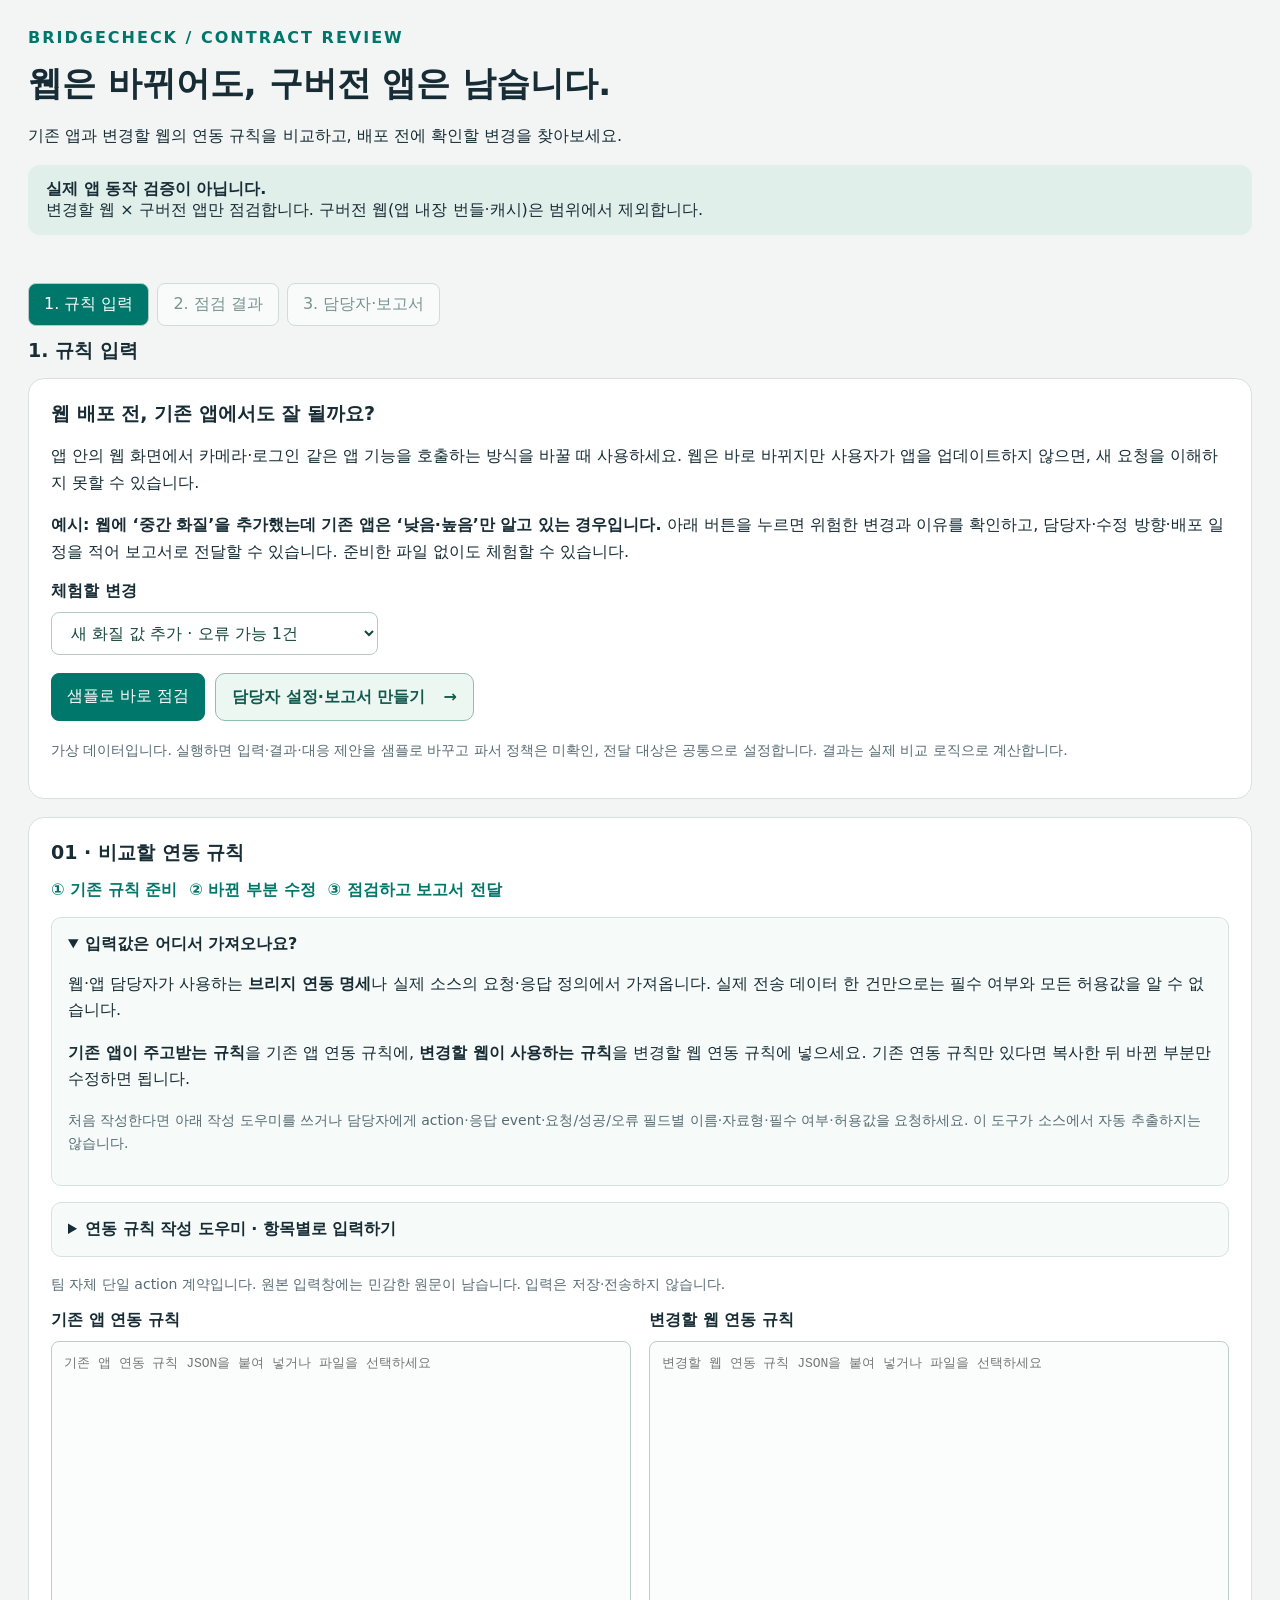
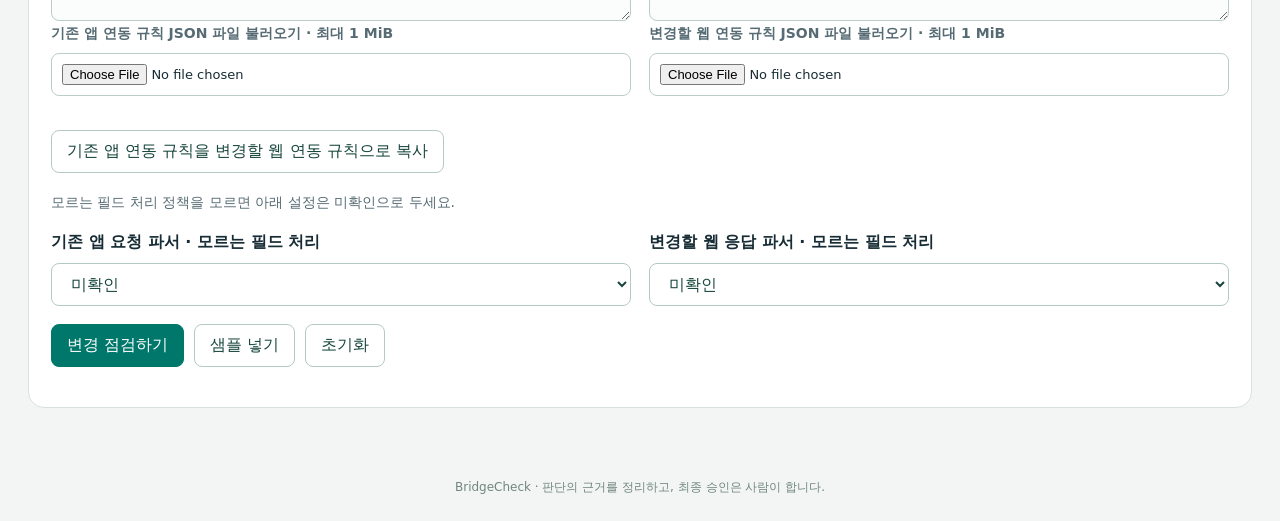
==== contracts.html @ 4aa5cdd7 "feat: review bridge source against specs and export repair schedules" ====
<!doctype html><html lang="ko"><meta charset="utf-8"><meta name="viewport" content="width=device-width,initial-scale=1"><title>BridgeCheck · 웹과 앱 사이, 변경을 확인하세요</title>
<style>
:root{font-family:system-ui,sans-serif;color:#172c35;background:#f2f5f4}*{box-sizing:border-box}body{margin:0}header,main{max-width:1280px;margin:auto;padding:28px}header{padding-bottom:8px}.brand{color:#00776b;font-weight:800;letter-spacing:2px}h1{font-size:34px;margin:14px 0}p{line-height:1.65}.muted{color:#566b73;font-size:14px}.notice{background:#e1efeb;padding:14px 18px;border-radius:12px}.grid{display:grid;grid-template-columns:minmax(0,1fr) minmax(0,1fr);gap:18px}.panel{background:white;border:1px solid #d7e2df;border-radius:16px;padding:22px;margin-bottom:18px}h2{font-size:19px;margin:0 0 14px}label{display:block;font-weight:650;margin-bottom:10px}textarea{width:100%;height:280px;resize:vertical;border:1px solid #bacdc7;border-radius:8px;padding:12px;font:13px/1.6 ui-monospace,monospace;background:#fbfdfc;color:#20342f}select,button{font:inherit;padding:10px 15px;border:1px solid #b4cac3;border-radius:8px;background:white;color:#17463c}button{cursor:pointer}button:hover{background:#edf4f1}button.primary{background:#00776b;color:white;border-color:#00776b}.actions{display:flex;gap:10px;flex-wrap:wrap;margin:18px 0}.policies{margin-top:18px}.policies select{width:100%}.summary{display:flex;gap:12px;flex-wrap:wrap}.badge{display:inline-block;padding:5px 9px;border-radius:6px;background:#e8efed;font-size:13px;font-weight:650}.오류{background:#ffe7e4;color:#a22d21}.오류가능{background:#fff0da;color:#8a5000}.확인필요{background:#e9edff;color:#394e9d}.계약상호환{background:#dff4e9;color:#256445}.table-wrap{overflow:auto}table{width:100%;border-collapse:collapse;font-size:14px}th,td{text-align:left;vertical-align:top;padding:14px 10px;border-bottom:1px solid #e2eae7;white-space:pre-wrap;overflow-wrap:anywhere;min-width:110px}th{color:#526c64;background:#f6f9f7}td.path{min-width:190px}#report{height:320px}#status{font-weight:600;color:#9e352b}details{padding:12px 0;border-bottom:1px solid #e2eae7}summary{cursor:pointer;font-weight:600}pre{white-space:pre-wrap;overflow-wrap:anywhere;background:#f4f7f6;padding:14px;border-radius:8px}.empty{padding:28px;text-align:center;color:#64796f}footer{text-align:center;padding:25px;color:#71867e;font-size:12px}@media(max-width:760px){.grid{grid-template-columns:1fr}header,main{padding:18px}h1{font-size:26px}.panel{padding:16px}}
.proposal{padding:16px 0;border-bottom:1px solid #d7e2df}.proposal select{margin:8px 0}.proposal p{font-size:14px;line-height:1.6}
input:not([type=checkbox]){width:100%;padding:10px;border:1px solid #bacdc7;border-radius:8px;font:inherit;min-width:0}input[type=file]{font-size:13px}button:disabled{opacity:.45;cursor:not-allowed}.steps{display:flex;flex-wrap:wrap;gap:12px;color:#00776b;font-weight:650}.helper{background:#f6faf8;border:1px solid #d7e2df;border-radius:10px;padding:16px;margin:16px 0}.field-row{display:grid;grid-template-columns:1.4fr 1fr .7fr 1.6fr auto;gap:10px;align-items:end;padding:12px 0;border-bottom:1px solid #d7e2df}.field-row label{font-size:13px;margin:0}.field-row select{width:100%}.field-row textarea{height:65px}.helper h3{font-size:16px}.helper input{margin-top:6px}#nextStep{line-height:1.7}.next-link{display:inline-block;padding:8px 0}button:focus-visible,input:focus-visible,textarea:focus-visible,select:focus-visible,summary:focus-visible{outline:3px solid #4085cf;outline-offset:3px}@media(max-width:760px){.field-row{grid-template-columns:1fr 1fr}.field-row label:nth-child(4){grid-column:1/-1}.steps{font-size:14px}}
.coordination textarea{height:80px}.coordination select{width:100%}.brief-item{padding:10px 0;border-bottom:1px solid #bacdc7;white-space:pre-wrap;overflow-wrap:anywhere}.proposal>details{margin:10px 0}.proposal label{overflow-wrap:anywhere}

a.jump-link{display:inline-flex;align-items:center;justify-content:space-between;gap:18px;min-height:46px;padding:11px 16px;border:1px solid #92bcb0;border-radius:10px;background:#edf7f2;color:#14594d;font-weight:700;text-decoration:none;line-height:1.5;max-width:100%;overflow-wrap:anywhere}a.jump-link:hover{background:#dceee7;border-color:#00776b}a:focus-visible{outline:3px solid #4085cf;outline-offset:3px}.schedule-panel{border:1px solid #d7e2df;border-radius:12px;padding:18px;margin:20px 0}.calendar-toolbar{margin-top:14px;display:flex;align-items:end;flex-wrap:wrap;gap:8px}.calendar-toolbar label{margin:0}.calendar-toolbar input{display:block}.calendar-toolbar button{min-height:44px}.calendar{table-layout:fixed;width:100%;margin:16px 0}.calendar caption{text-align:left;font-weight:700;padding:10px 0}.calendar th,.calendar td{min-width:0;padding:4px;text-align:center;white-space:normal}.calendar td{height:64px}.calendar button{display:flex;flex-direction:column;align-items:center;gap:4px;width:100%;min-height:56px;border:0;padding:4px;font-size:13px;background:#f0f7f4}.calendar .picked{outline:2px solid #00776b;outline-offset:-2px;background:#d6eee5}.calendar small{font-size:11px;color:#00776b}.schedule-event{border:1px solid #d7e2df;border-left:4px solid #00776b;border-radius:8px;padding:12px;margin:8px 0;overflow-wrap:anywhere}.schedule-event p{margin:6px 0}.stage-dev{border-left-color:#336ab1}.stage-qa{border-left-color:#967219}.stage-prod{border-left-color:#00776b}.schedule-warning{background:#fff0da;padding:12px;border-radius:8px;overflow-wrap:anywhere}.owner-panel{background:#f5faf8;border:1px solid #bfd6cd;border-radius:12px;padding:18px;margin:20px 0}.owner-panel .grid{grid-template-columns:repeat(3,minmax(0,1fr))}@media(max-width:760px){.owner-panel .grid{grid-template-columns:1fr}.calendar th,.calendar td{font-size:12px;padding:2px}.schedule-panel{padding:10px}.calendar-toolbar label{flex:1;min-width:140px}}
.brief-metrics{display:grid;grid-template-columns:repeat(3,minmax(0,1fr));gap:10px;margin:16px 0}.brief-metrics>div{background:#fff;border-radius:10px;padding:12px}.brief-metrics span{display:block;font-size:13px;color:#526c64}.brief-metrics strong{display:block;font-size:27px;margin-top:5px}.brief-toplist{padding:0;list-style:none}.brief-toplist li{display:flex;align-items:center;flex-wrap:wrap;gap:8px;padding:10px 0;border-bottom:1px solid #bfd6cd;overflow-wrap:anywhere}.brief-toplist strong{font-size:14px}.brief-toplist li>span:last-child{font-size:13px;color:#526c64}#reportBrief h3{margin:4px 0}
dialog{width:min(760px,calc(100vw - 32px));max-height:85vh;overflow:auto;border:1px solid #b4cac3;border-radius:16px;padding:24px;color:#172c35}dialog::backdrop{background:#102d2866}.picker-row{display:flex;align-items:center;gap:12px;padding:14px 10px;margin:0;border-bottom:1px solid #d7e2df;cursor:pointer;overflow-wrap:anywhere}.picker-row input{width:20px;height:20px;flex:0 0 auto}#pickerRows{max-height:22vh;overflow:auto;border:1px solid #d7e2df;border-radius:8px}#pickerFooter{position:sticky;bottom:0;background:white;padding:8px 0;border-top:1px solid #d7e2df}#pickerFooter .actions{margin:8px 0 0}#pickerFooter p{margin:4px 0;font-size:13px}#pickerStatus{color:#9e352b}#pickerCount{font-weight:700}dialog select{width:100%}@media(max-width:760px){dialog{padding:16px}}
[hidden]{display:none!important}.screen-nav{display:flex;flex-wrap:wrap;gap:8px;position:sticky;top:0;background:#f2f5f4;padding:12px 0;z-index:2}.screen-nav button[aria-current="step"]{background:#00776b;color:white}.screen-nav button:disabled{opacity:.55;cursor:default}.screen-title,#riskPicker{scroll-margin-top:130px}.screen-title:focus{outline:none}</style>
<header><div class="brand">BRIDGECHECK / CONTRACT REVIEW</div><h1>웹은 바뀌어도, 구버전 앱은 남습니다.</h1><p>기존 앱과 변경할 웹의 연동 규칙을 비교하고, 배포 전에 확인할 변경을 찾아보세요.</p><div class="notice"><strong>실제 앱 동작 검증이 아닙니다.</strong><br>변경할 웹 × 구버전 앱만 점검합니다. 구버전 웹(앱 내장 번들·캐시)은 범위에서 제외합니다.</div></header>
<main><nav class="screen-nav" aria-label="작업 단계"><button id="navInput" aria-controls="screenInput" aria-current="step">1. 규칙 입력</button><button id="navResult" aria-controls="screenResult" disabled>2. 점검 결과</button><button id="navReport" aria-controls="screenReport" disabled>3. 담당자·보고서</button></nav><div id="screenInput"><h2 id="titleInput" class="screen-title" tabindex="-1">1. 규칙 입력</h2><section class="panel"><h2>웹 배포 전, 기존 앱에서도 잘 될까요?</h2><p>앱 안의 웹 화면에서 카메라·로그인 같은 앱 기능을 호출하는 방식을 바꿀 때 사용하세요. 웹은 바로 바뀌지만 사용자가 앱을 업데이트하지 않으면, 새 요청을 이해하지 못할 수 있습니다.</p><p><strong>예시: 웹에 ‘중간 화질’을 추가했는데 기존 앱은 ‘낮음·높음’만 알고 있는 경우입니다.</strong> 아래 버튼을 누르면 위험한 변경과 이유를 확인하고, 담당자·수정 방향·배포 일정을 적어 보고서로 전달할 수 있습니다. 준비한 파일 없이도 체험할 수 있습니다.</p><label for="demoCase">체험할 변경</label><select id="demoCase"><option value="enum">새 화질 값 추가 · 오류 가능 1건</option><option value="compatible">선택 응답 필드 추가 · 계약상 호환 1건</option><option value="full">전체 샘플 · 7개 변경 / 결과 8행</option></select><div class="actions"><button class="primary" id="demo">샘플로 바로 점검</button><a class="jump-link" id="demoReportLink" href="#reportTarget">담당자 설정·보고서 만들기 <span aria-hidden="true">→</span></a></div><p class="muted">가상 데이터입니다. 실행하면 입력·결과·대응 제안을 샘플로 바꾸고 파서 정책은 미확인, 전달 대상은 공통으로 설정합니다. 결과는 실제 비교 로직으로 계산합니다.</p></section><section class="panel"><h2>01 · 비교할 연동 규칙</h2><div class="steps"><span>① 기존 규칙 준비</span><span>② 바뀐 부분 수정</span><span>③ 점검하고 보고서 전달</span></div>
<details class="helper" open><summary>입력값은 어디서 가져오나요?</summary><p>웹·앱 담당자가 사용하는 <strong>브리지 연동 명세</strong>나 실제 소스의 요청·응답 정의에서 가져옵니다. 실제 전송 데이터 한 건만으로는 필수 여부와 모든 허용값을 알 수 없습니다.</p><p><strong>기존 앱이 주고받는 규칙</strong>을 기존 앱 연동 규칙에, <strong>변경할 웹이 사용하는 규칙</strong>을 변경할 웹 연동 규칙에 넣으세요. 기존 연동 규칙만 있다면 복사한 뒤 바뀐 부분만 수정하면 됩니다.</p><p class="muted">처음 작성한다면 아래 작성 도우미를 쓰거나 담당자에게 action·응답 event·요청/성공/오류 필드별 이름·자료형·필수 여부·허용값을 요청하세요. 이 도구가 소스에서 자동 추출하지는 않습니다.</p></details>
<details class="helper" id="builder"><summary>연동 규칙 작성 도우미 · 항목별로 입력하기</summary><p>필드 이름과 자료형을 선택하면 연동 규칙 JSON을 만듭니다. <strong>입력창에 반영</strong>을 눌러야 비교 대상이 바뀝니다. 도우미에도 원문이 표시되며 페이지를 닫으면 사라집니다.</p><label for="builderTarget">작성할 연동 규칙</label><select id="builderTarget"><option value="old">기존 앱 연동 규칙</option><option value="new">변경할 웹 연동 규칙</option></select><div class="actions"><button id="builderLoad">선택한 입력창에서 불러오기</button><button id="builderBlank">빈 초안으로 시작</button></div>
<div class="grid"><label for="builderVersion">규칙 식별자 (앱 버전 아님)<input id="builderVersion" placeholder="예: 1.0" autocomplete="off"></label><label for="builderAction">요청 이름 (action)<input id="builderAction" placeholder="예: openCamera" autocomplete="off"></label></div><label for="builderEvent">응답 이름 (responseEvent)<input id="builderEvent" placeholder="예: cameraResult" autocomplete="off"></label><p class="muted">string=문자, number=숫자, boolean=참/거짓, object=객체, array=배열. 허용값(enum)은 선택 사항입니다. 정해진 값만 허용할 때 JSON 배열로 입력하세요: ["low","high"], [0,1], [true,false]. 빈칸은 허용값 제한 없음입니다. object/array 내부 구조는 점검하지 않습니다.</p><div id="builderFields"></div><p class="muted">각 영역에 필드가 없으면 빈 배열(제약 없음)로 반영합니다. 실제 명세와 일치하는지 확인하세요.</p><button id="builderApply" class="primary">선택한 입력창에 반영</button><p id="builderStatus" role="status">아직 비교 입력에 반영되지 않은 초안입니다.</p></details><p class="muted">팀 자체 단일 action 계약입니다. 원본 입력창에는 민감한 원문이 남습니다. 입력은 저장·전송하지 않습니다.</p><div class="grid"><div><label for="old">기존 앱 연동 규칙</label><textarea id="old" spellcheck="false" placeholder="기존 앱 연동 규칙 JSON을 붙여 넣거나 파일을 선택하세요"></textarea><label for="oldFile" class="muted">기존 앱 연동 규칙 JSON 파일 불러오기 · 최대 1 MiB</label><input type="file" id="oldFile" accept=".json,application/json"><p id="oldFileStatus" role="status"></p></div><div><label for="new">변경할 웹 연동 규칙</label><textarea id="new" spellcheck="false" placeholder="변경할 웹 연동 규칙 JSON을 붙여 넣거나 파일을 선택하세요"></textarea><label for="newFile" class="muted">변경할 웹 연동 규칙 JSON 파일 불러오기 · 최대 1 MiB</label><input type="file" id="newFile" accept=".json,application/json"><p id="newFileStatus" role="status"></p></div></div><div class="actions"><button id="copyOld">기존 앱 연동 규칙을 변경할 웹 연동 규칙으로 복사</button></div><p class="muted">모르는 필드 처리 정책을 모르면 아래 설정은 미확인으로 두세요.</p><div class="grid policies"><div><label for="requestPolicy">기존 앱 요청 파서 · 모르는 필드 처리</label><select id="requestPolicy"><option value="unknown">미확인</option><option value="ignore">무시</option><option value="reject">거부</option></select></div><div><label for="responsePolicy">변경할 웹 응답 파서 · 모르는 필드 처리</label><select id="responsePolicy"><option value="unknown">미확인</option><option value="ignore">무시</option><option value="reject">거부</option></select></div></div><div class="actions"><button class="primary" id="compare">변경 점검하기</button><button id="sample">샘플 넣기</button><button id="reset">초기화</button></div><p id="status" role="status" aria-live="polite"></p></section>
</div><div id="screenResult" hidden><h2 id="titleResult" class="screen-title" tabindex="-1">2. 점검 결과</h2><section class="panel"><h2>변경과 방향별 영향</h2><p id="nextStep" role="status">두 연동 규칙을 준비하고 변경 점검하기를 눌러주세요.</p><a class="jump-link" id="resultReportLink" href="#reportTarget">결과를 담당자에게 전달하기 <span aria-hidden="true">↓</span></a><div id="summary" class="summary"></div><div id="results" class="table-wrap"><p class="empty">연동 규칙을 입력하거나 샘플을 넣고 점검해 보세요.</p></div></section>
<section class="panel"><h2>03 · 재검수와 테스트 예시</h2><p>기존 앱의 미지 키·enum 처리, 변경할 웹의 누락 필드·자료형·구 event 수신 처리, 실제 구현과 계약의 일치 여부를 확인하세요. 변경 유예, 기존 형식 유지, 구형 응답 수용, 최소 앱 버전 게이팅을 검토할 수 있습니다. 필요한 최소 앱 버전은 사람이 결정합니다.</p><p class="muted">생성 예시는 실행 결과가 아닙니다. 민감 키의 값은 마스킹합니다. 모든 개인정보를 탐지하지는 않으므로 공유 전 검토하세요.</p><div id="examples"></div></section>
</div><div id="screenReport" hidden><h2 id="titleReport" class="screen-title" tabindex="-1">3. 담당자·보고서</h2><section class="panel"><h2>공유할 점검 보고서</h2><label for="reportTarget">보고서 전달 대상</label><select id="reportTarget"><option value="common">공통</option><option value="android">Android</option><option value="ios">iPhone (iOS)</option></select><p class="muted">전달 대상 선택이며 OS별 판정이 아닙니다. 플랫폼별 계약·파서가 다르면 각각 입력해 재점검하세요.</p><h3>담당자에게 전달할 대응 제안</h3><p class="muted">오류·오류 가능·확인 필요 항목에만 제안을 선택합니다. 선택은 승인이나 수정 완료를 뜻하지 않습니다. 앱 변경은 업데이트를 설치한 앱에만 적용됩니다.</p><div id="reportBrief" class="notice"><p>점검하면 여기에 핵심 내용이 표시됩니다.</p></div><p class="muted">담당자·일정·규격 메모는 직접 입력해 보고서로 공유합니다. 자동 수신·알림·공동편집은 지원하지 않습니다. 같은 요청의 같은 변경 항목을 다시 점검하면 메모를 이어받고 재확인 표시를 붙입니다. 초기화·샘플 전환·페이지 종료 시에는 지워지므로 먼저 다운로드하세요. 자유 입력은 자동 마스킹하지 않습니다. 비밀값을 넣지 말고 공유 전 확인하세요.</p><div id="ownerForm"></div><section class="schedule-panel" id="schedulePanel" hidden><h3>앱 배포 일정</h3><p class="muted">개발 환경 → 품질(QA) 환경 → 운영 환경에 반영할 예정일입니다. 담당자에게 확인한 날짜를 아래 항목별로 입력하세요. 자동 수신·알림은 제공하지 않습니다. 보고서는 선택한 플랫폼의 모든 달 일정을 포함합니다.</p><a class="jump-link" href="#riskPicker">항목별 일정 입력 <span aria-hidden="true">↓</span></a><div class="calendar-toolbar"><button id="previousMonth" aria-label="이전 달">←</button><label for="calendarMonth">조회할 월<input id="calendarMonth" type="month" min="1000-01" max="9999-12"></label><button id="nextMonth" aria-label="다음 달">→</button><button id="firstSchedule">첫 일정으로 이동</button><button id="wholeMonth">월 전체 보기</button></div><p id="scheduleStatus" role="status"></p><div id="scheduleCalendar"></div><div id="scheduleWarnings" role="status"></div><div id="scheduleList"></div></section><div id="specForm"></div><div id="riskPicker" hidden><label for="riskSelect">수정할 오류 항목 선택</label><select id="riskSelect" style="width:100%;min-width:0"></select><p class="muted">선택한 항목의 대응·담당자·일정만 표시합니다. 보고서에는 전체 항목이 포함됩니다.</p></div><div id="proposals"></div><div class="actions"><button id="copy" disabled>보고서 복사</button><button id="download" disabled>Markdown 다운로드 (.md)</button></div><details><summary>전체 보고서 원문 보기</summary><label for="report" class="muted">요약 → 담당자·일정 → 대응 → 상세 근거 순서입니다. 직접 선택해 복사할 수도 있습니다.</label><textarea id="report" readonly></textarea></details><p id="copyStatus" role="status"></p></section></div></main><dialog id="ownerPicker" aria-labelledby="ownerPickerTitle"><h2 id="ownerPickerTitle">선택한 항목에 담당자 지정</h2><p class="muted">항목을 고르고 담당자를 입력한 뒤 적용하세요. 입력한 플랫폼만 변경하며, 취소하면 저장하지 않습니다.</p><div class="grid"><label for="pickerAndroid">선택 항목의 Android 담당자<input id="pickerAndroid" maxlength="120" autocomplete="off"></label><label for="pickerIos">선택 항목의 iOS 담당자<input id="pickerIos" maxlength="120" autocomplete="off"></label></div><label for="pickerMode">기존 담당자 처리</label><select id="pickerMode"><option value="empty">빈 담당자만 채우기</option><option value="all">개별 입력한 담당자도 변경</option></select><div class="actions"><button id="pickerAll">모든 항목 선택</button><button id="pickerNone">선택 모두 해제</button></div><p id="pickerCount" role="status"></p><div id="pickerRows"></div><div id="pickerFooter"><p id="pickerStatus" role="status"></p><div class="actions"><button id="pickerApply" class="primary">선택한 항목에 적용</button><button id="pickerCancel">취소</button></div></div></dialog><footer>BridgeCheck · 판단의 근거를 정리하고, 최종 승인은 사람이 합니다.</footer>
<script>
'use strict';
// 모든 입력값은 텍스트로만 출력합니다. 파싱·비교·예시·화면 출력을 분리합니다.
const $=id=>document.getElementById(id), own=(o,k)=>Object.prototype.hasOwnProperty.call(o,k), obj=v=>v!==null&&typeof v==='object'&&!Array.isArray(v), sensitive=s=>/password|token|authorization|secret|apikey/i.test(s), short=s=>{const a=Array.from(String(s));return a.length>100?a.slice(0,100).join('')+'… [생략]':a.join('')}, show=(v,key='')=>sensitive(key)?'[MASKED]':Array.isArray(v)?`array (${v.length}개)`:obj(v)?`object (${Object.keys(v).length}개)`:short(v), groups=['requestFields','successFields','errorFields'], directions={requestFields:'요청 · 변경할 웹 → 기존 앱',successFields:'성공 응답 · 기존 앱 → 변경할 웹',errorFields:'오류 응답 · 기존 앱 → 변경할 웹'}, policyNames={unknown:'미확인',ignore:'무시',reject:'거부'};
class InputError extends Error {}
function parse(text,label){const fail=m=>{throw new InputError(label+': '+m)};if(new TextEncoder().encode(text).length>1048576)fail('입력은 UTF-8 1 MiB 이하여야 합니다.');let c;try{c=JSON.parse(text.replace(/^\uFEFF/,'').trim())}catch{fail('올바른 JSON을 입력하세요.')}if(!obj(c))fail('최상위는 object여야 합니다.');for(const k of ['contractVersion','action','responseEvent'])if(!own(c,k)||typeof c[k]!=='string'||!c[k].trim())fail(k+'는 비공백 문자열이어야 합니다.');for(const g of groups){if(!own(c,g)||!Array.isArray(c[g]))fail(g+' 배열이 필요합니다.');const seen=new Set;for(const [i,f] of c[g].entries()){const loc=g+'['+i+']';if(!obj(f))fail(loc+' 규칙은 object여야 합니다.');for(const k of Object.keys(f))if(!['name','type','required','enum'].includes(k))fail(loc+' 미지원 속성: '+short(k));if(!own(f,'name')||typeof f.name!=='string'||!f.name.trim()||/[.\[\]]/.test(f.name)||['__proto__','prototype','constructor'].includes(f.name))fail(loc+'에 지원하는 필드명이 필요합니다.');if(seen.has(f.name))fail(loc+' 필드명이 중복됩니다.');seen.add(f.name);if(!own(f,'type')||!['string','number','boolean','object','array'].includes(f.type))fail(loc+' 자료형이 잘못되었습니다.');if(own(f,'required')&&typeof f.required!=='boolean')fail(loc+' required는 boolean이어야 합니다.');if(own(f,'enum')&&(!['string','number','boolean'].includes(f.type)||!Array.isArray(f.enum)||!f.enum.length||f.enum.some(v=>typeof v!==f.type||(typeof v==='number'&&!Number.isFinite(v)))))fail(loc+' enum은 같은 자료형의 비어 있지 않은 배열이어야 합니다.');}}return c;}
function rule(f){if(!f)return '없음';return f.type+' / '+(f.required?'필수':'선택')+(own(f,'enum')?' / enum '+(sensitive(f.name)?'[MASKED]':f.enum.map(v=>show(v)).join(', ')):'');}
function compare(a,b,policies){const rows=[];function add(g,name,kind,before,after,status,reason,oldField,newField){rows.push({g,name,kind,before,after,status,reason,oldField,newField});}for(const [key,g] of [['action','requestFields'],['responseEvent','successFields']])if(a[key]!==b[key]){for(const gg of key==='responseEvent'?['successFields','errorFields']:[g])add(gg,key,'식별자 변경',show(a[key]),show(b[key]),'오류','송신·수신 계약의 식별자가 일치하지 않습니다. 실제 호환 처리는 사람이 확인하세요.');}if(a.contractVersion!==b.contractVersion)add('metadata','contractVersion','메타데이터 변경',show(a.contractVersion),show(b.contractVersion),'정보','계약 버전 문자열은 앱 버전이나 호환성 근거가 아닙니다.');for(const g of groups){const request=g==='requestFields',p=policies[request?'request':'response'],unknown=()=>[p==='ignore'?'계약상 호환':p==='reject'?'오류':'확인 필요','수신 파서 미지 키 정책: '+policyNames[p]+' (해당 필드가 전송되는 경우)'];const am=new Map(a[g].map(f=>[f.name,f])),bm=new Map(b[g].map(f=>[f.name,f]));for(const name of new Set([...am.keys(),...bm.keys()])){const o=am.get(name),n=bm.get(name);const emit=(kind,status,reason)=>add(g,name,kind,rule(o),rule(n),status,reason,o,n);if(!o){const [s,r]=request?unknown():[n.required?'오류':'계약상 호환',n.required?'기존 앱은 새 필수 응답 필드를 보장하지 않습니다.':'새 필드는 선택이므로 생략을 허용합니다.'];emit('필드 추가',s,r);continue;}if(!n){const [s,r]=request?[o.required?'오류':'계약상 호환',o.required?'기존 앱이 요구하는 필수 요청 필드가 사라집니다.':'기존 앱의 선택 요청 필드는 생략 가능합니다.']:unknown();emit('필드 삭제',s,r);continue;}if(!!o.required!==!!n.required)emit(n.required?'선택 → 필수':'필수 → 선택',request?(n.required?'계약상 호환':'오류 가능'):(n.required?'오류':'계약상 호환'),request?(n.required?'변경할 웹이 필드를 제공하는 방향입니다.':'변경할 웹은 기존 앱이 요구하는 필드를 생략할 수 있습니다.'):(n.required?'기존 앱은 변경할 웹이 요구하는 필드를 생략할 수 있습니다.':'변경할 웹이 필드 생략을 허용합니다.'));if(o.type!==n.type){emit('자료형 변경','오류','송신 자료형과 수신 기대 자료형이 다릅니다. 실제 크래시를 확정하지 않습니다.');continue;}const oe=own(o,'enum'),ne=own(n,'enum');const expands=oe&&(!ne||n.enum.some(v=>!o.enum.includes(v))),shrinks=ne&&(!oe||o.enum.some(v=>!n.enum.includes(v)));if(expands)emit('허용 범위 확대',request?'오류 가능':'계약상 호환',request?'변경할 웹이 기존 앱 허용 범위 밖의 값을 보낼 수 있습니다.':'변경할 웹이 기존 앱의 기존 값 범위를 수용합니다.');if(shrinks)emit('허용 범위 축소',request?'계약상 호환':'오류 가능',request?'변경할 웹이 보내는 값 범위가 좁아집니다.':'기존 앱이 변경할 웹의 허용 범위 밖 값을 보낼 수 있습니다.');}}return rows;}
function witness(r,a,b){const f=r.g==='requestFields'?r.newField:r.oldField;let v=f?(own(f,'enum')?f.enum.find(x=>!(f.required&&f.type==='string'&&x==='')):({string:'example',number:0,boolean:false,object:{},array:[]})[f.type]):undefined;const receiver=r.g==='requestFields'?r.oldField:r.newField;if(r.kind.startsWith('허용 범위')&&f&&receiver&&own(f,'enum')&&own(receiver,'enum')){const outside=f.enum.find(x=>!receiver.enum.includes(x)&&!(f.required&&f.type==='string'&&x===''));if(outside!==undefined)v=outside;}const omitted=(r.kind==='필수 → 선택'&&r.g==='requestFields')||(r.kind==='선택 → 필수'&&r.g!=='requestFields')||(r.kind==='필드 추가'&&r.g!=='requestFields')||(r.kind==='필드 삭제'&&r.g==='requestFields');let payload=omitted?'해당 필드 생략':v===undefined?'값 예시를 만들 수 없음 — 유효한 송신값을 사람이 선정':short(r.name)+' = '+show(v,r.name);if(r.kind.startsWith('식별자'))payload=(r.g==='requestFields'?'action = '+show(b.action):'event = '+show(a.responseEvent));if(r.kind==='허용 범위 확대'&&r.g==='requestFields'&&f&&!own(f,'enum'))payload=short(r.name)+' = '+(sensitive(r.name)?'[MASKED]':'구 enum 밖의 같은 자료형 값 선택 (사람 확인)');if(r.kind==='허용 범위 축소'&&r.g!=='requestFields'&&f&&!own(f,'enum'))payload=short(r.name)+' = '+(sensitive(r.name)?'[MASKED]':'신 enum 밖의 같은 자료형 값 선택 (사람 확인)');return '변경을 분리해 확인할 부분 예시: '+payload+'\n기대 판정: '+r.status+' — '+r.reason+'\n실제 송신값·파서 처리·화면 동작은 기기에서 별도 확인하세요. 다른 필수 필드는 계약에 맞게 채우세요.';}
function el(tag,text,cls){const e=document.createElement(tag);if(text!==undefined)e.textContent=text;if(cls)e.className=cls;return e;}
const targetNames = {common:'공통',android:'Android',ios:'iPhone (iOS)'};
const proposalNames = {pending:'미정 · 담당자 검토',app:'앱 변경 검토',web:'웹 호환 처리 검토',defer:'변경 유예'};
const targetNotice = '전달 대상 선택이며 OS별 판정이 아닙니다. 플랫폼별 계약·파서가 다르면 각각 입력해 재점검하세요.';
const appNotice = '앱 변경은 업데이트를 설치한 앱에만 적용됩니다. 이미 설치된 기존 앱에는 적용되지 않으므로 웹 호환 처리·변경 유예·지원 범위 제한을 별도로 검토하세요.';
let reportContext = null, memoCache = null;
const memoKey=r=>JSON.stringify([r.g,r.name,r.kind]);
function rememberMemos(){if(reportContext)memoCache=reportContext;}
function restoreMemos(context){
 if(!memoCache||memoCache.scope!==context.scope)return;
 context.spec={...memoCache.spec};context.owners={...memoCache.owners};
 const previous=new Map(memoCache.rows.map((r,i)=>[memoKey(r),memoCache.coordination[i]]));
 context.rows.forEach((r,i)=>{if(riskRow(r)&&previous.has(memoKey(r)))context.coordination[i]={...previous.get(memoKey(r))};});
 context.inherited=Object.values(context.spec).some(Boolean)||Object.values(context.coordination).some(d=>Object.values(d).some(Boolean));
}
function discardMemos(){if((reportContext||memoCache)&&!confirm('샘플 전환·초기화 시 담당자·일정·규격 메모도 지워집니다. 계속하시겠습니까?'))return false;clear();memoCache=null;$('calendarMonth').value=seoulMonth();return true;}
function targetKey(){return own(targetNames,$('reportTarget').value)?$('reportTarget').value:'common';}
function riskRow(r){return ['오류','오류 가능','확인 필요'].includes(r.status);}
function rowPath(r){return r.kind==='식별자 변경'?short(r.name):r.g+'.'+short(r.name);}
function guidance(r){
  const request=r.g==='requestFields';
  if(r.kind==='식별자 변경')return request?
    ['새 action을 인식하는 요청 분기와 기존 action 유지 여부를 검토합니다.','기존 앱에는 기존 action을 전송하는 분기를 검토합니다.']:
    ['새 응답 event 송신과 기존 event 지원 범위를 검토합니다.','기존 앱의 기존 event를 수신하는 처리를 검토합니다. 중복 응답 처리도 확인합니다.'];
  if(r.kind==='자료형 변경')return request?
    ['새 요청 자료형을 해석하는 수신 모델과 검증 로직을 검토합니다.','기존 앱에는 기존 자료형으로 전송할 수 있는지 검토합니다. 무조건 형변환하지 말고 값의 의미와 손실을 확인합니다.']:
    ['새 응답 자료형을 생성하는 모델과 직렬화 로직을 검토합니다.','기존 앱의 기존 응답 자료형도 수용할 수 있는지 검토합니다. 무조건 형변환하지 말고 값의 의미와 손실을 확인합니다.'];
  if(r.kind==='필드 추가')return request?
    ['추가 요청 필드의 수신·활용 여부와 미지 키 정책을 확인합니다. 확인 필요는 앱 수정 확정이 아닙니다.','기존 앱 파서가 거부하거나 정책을 모르면 해당 필드 전송 유예 또는 지원 확인 후 전송을 검토합니다.']:
    ['새 필수 응답 필드를 생성하여 송신할 수 있는지 검토합니다.','기존 앱의 응답에는 필드가 없을 수 있습니다. 누락 수용·기능 제한·변경 유예 중 업무 의미에 맞는 방안을 검토합니다.'];
  if(r.kind==='필드 삭제')return request?
    ['기존 필수 요청 필드 없이 처리할 수 있는지 검토합니다.','기존 앱에는 기존 필수 필드를 계속 전송하거나 변경을 유예하는 방안을 검토합니다.']:
    ['기존 응답 필드의 송신 현황을 확인합니다. 변경할 웹 수신 정책을 먼저 검토하며 앱의 송신 중단을 필수로 단정하지 않습니다.','기존 앱이 보내는 잔여 필드를 수용하는 수신 정책을 검토합니다.'];
  if(r.kind==='필수 → 선택')return ['요청 필드가 생략되어도 처리할 수 있는지 검토합니다.','기존 앱이 요구하는 필수 요청 필드는 생략하지 않는 방안을 검토합니다.'];
  if(r.kind==='선택 → 필수')return ['응답 필드를 모든 해당 응답 경로에서 보장할 수 있는지 검토합니다.','기존 앱의 응답 필드 생략을 수용하거나 기능을 제한하는 방안을 검토합니다. 기본값은 업무 규칙 확인 후 결정합니다.'];
  if(r.kind==='허용 범위 확대')return ['새 요청 허용값 또는 제약 제거에 맞는 처리가 가능한지 검토합니다.','기존 앱에는 기존 허용 범위의 값만 전송하는 방안을 검토합니다. 값 대체는 의미 보존 여부를 확인한 뒤 결정합니다.'];
  if(r.kind==='허용 범위 축소')return ['새 응답 허용 범위 밖의 값이 생성되는 경로를 확인합니다.','기존 앱이 보내는 기존 값을 수용하거나 해당 기능 변경을 유예하는 방안을 검토합니다.'];
  return ['계약과 실제 앱 구현의 일치 여부를 확인합니다.','기존 계약과 호환되는 웹 처리를 검토합니다.'];
}
let selectedRisk=null,proposalPanels=[];
function selectRisk(value){
 const entry=proposalPanels.find(x=>String(x.i)===String(value));if(!entry)return;selectedRisk=entry.i;
 $('riskSelect').value=String(selectedRisk);for(const item of proposalPanels)item.box.hidden=item.i!==selectedRisk;
}
$('riskSelect').onchange=()=>selectRisk($('riskSelect').value);
function renderProposals(){
  $('proposals').replaceChildren();proposalPanels=[];$('riskSelect').replaceChildren();$('riskPicker').hidden=true;
  if(!reportContext)return;
  const risks=reportContext.rows.map((r,i)=>({r,i})).filter(({r})=>riskRow(r));
  if(!risks.length){$('proposals').append(el('p','선택할 위험 항목이 없습니다. 호환·정보 항목은 앱 수정 필수로 취급하지 않습니다.'));return;}
  $('riskPicker').hidden=false;
  for(const {r,i} of risks){
    const option=el('option',r.status+' · '+briefLabel(r)+' / '+r.kind);option.value=String(i);$('riskSelect').append(option);
    const box=el('div',undefined,'proposal'),label=el('label',(directions[r.g]||'')+' / '+rowPath(r)+' / '+r.kind+' / '+r.status),select=el('select');
    select.id='proposal-'+i;label.htmlFor=select.id;
    for(const [key,name] of Object.entries(proposalNames)){const option=el('option',name);option.value=key;select.append(option);}
    select.value=reportContext.choices[i]||'pending';
    select.onchange=()=>{if(!reportContext)return;reportContext.choices[i]=own(proposalNames,select.value)?select.value:'pending';refreshReport();};
    const [app,web]=guidance(r);
    const advice=el('details');advice.append(el('summary','앱·웹 수정 방향 자세히 보기'),el('p','앱 측 검토: '+app+' '+appNotice),el('p','React 웹 측 대안: '+web));box.append(label,select,coordinationForm(i),advice);$('proposals').append(box);proposalPanels.push({i,box});
  }
  selectRisk(risks.some(x=>x.i===selectedRisk)?selectedRisk:risks[0].i);
}
// 협업 메모는 비교 입력과 분리된 일회성 기록입니다. 자동 검증/알림이 아닙니다.
const progressNames={unknown:'미확인',review:'검토 중',working:'수정 중',testing:'검증 중',released:'배포 완료 (담당자 기입)'};
const agreementNames={pending:'미합의',discussing:'협의 중',agreed:'합의 완료 (담당자 기입)'};
const coordinationFields=[
 ['androidOwner','Android 담당자'],['androidStatus','Android 진행 상태',progressNames],['androidDevDate','Android 개발 배포 예정일','date'],['androidQaDate','Android 품질 배포 예정일','date'],['androidDate','Android 운영 배포 예정일','date'],['androidVersion','Android 목표 앱 버전'],
 ['iosOwner','iOS 담당자'],['iosStatus','iOS 진행 상태',progressNames],['iosDevDate','iOS 개발 배포 예정일','date'],['iosQaDate','iOS 품질 배포 예정일','date'],['iosDate','iOS 운영 배포 예정일','date'],['iosVersion','iOS 목표 앱 버전']
];
const specFields=[
 ['androidSpec','현재 Android 필드명·규격','memo'],['iosSpec','현재 iOS 필드명·규격','memo'],['commonSpec','통일할 필드명·규격 (제안 또는 합의 내용)','memo'],['coordinator','규격 조율 담당자'],['agreement','규격 합의 상태',agreementNames]
];
function coordinationForm(i){
 const box=el('details',undefined,'coordination');box.append(el('summary',i===null?'Android·iOS 규격 통일 내용 입력':'담당자·앱 배포 일정 입력'));
 box.append(el('p','예정일은 확정일이 아닙니다. 배포 완료도 모든 사용자 업데이트를 뜻하지 않습니다. Android/iOS 규격이 다르면 각각 별도로 점검하세요.'));
 const grid=el('div',undefined,'grid'),context=reportContext,data=i===null?context.spec:(context.coordination[i]||={});
 for(const [key,title,kind] of (i===null?specFields:coordinationFields)){
  const label=el('label',title),field=el(obj(kind)?'select':kind==='memo'?'textarea':'input');field.id='coord-'+i+'-'+key;label.htmlFor=field.id;
  if(obj(kind)){for(const [value,text] of Object.entries(kind)){const option=el('option',text);option.value=value;field.append(option);}field.value=data[key]||Object.keys(kind)[0];}
  else{if(kind!=='memo')field.type=kind==='date'?'date':'text';field.maxLength=kind==='memo'?1000:120;field.value=data[key]||'';if(kind==='date'){field.min='1000-01-01';field.max='9999-12-31';}}
  field.oninput=()=>{if(reportContext!==context)return;const limit=kind==='memo'?1000:120;if(kind==='date'&&field.value&&!validDate(field.value)){field.value=data[key]||'';$('copyStatus').textContent='1000~9999년의 올바른 날짜를 입력하세요.';return;}if(!obj(kind)&&field.value.length>limit){field.value=data[key]||'';$('copyStatus').textContent='입력 한도 '+limit+'자를 넘어서 반영하지 않았습니다.';return;}data[key]=obj(kind)?(own(kind,field.value)?field.value:Object.keys(kind)[0]):field.value;refreshReport();};
  label.append(field);grid.append(label);
 }
 box.append(grid);return box;
}
function coordinationValue(data,key,kind){const value=data[key];return obj(kind)?kind[own(kind,value)?value:Object.keys(kind)[0]]:(value||'미정');}
function selectedPlatforms(){return targetKey()==='common'?['android','ios']:[targetKey()];}
function coordinationLines(){
 const lines=['협업 메모: 자유 입력 · 마스킹 미적용. 직접 입력한 공유용 메모입니다. 자동 수신·알림·검증이 아니며 날짜는 예정일입니다.',appNotice,reportContext.inherited?'재점검으로 이어받은 메모가 있습니다. 담당자·상태·일정·합의 내용을 다시 확인하세요.':''];
 for(const [key,title,kind] of specFields)lines.push(title+': '+coordinationValue(reportContext.spec,key,kind));
 reportContext.rows.forEach((r,i)=>{if(!riskRow(r))return;const data=reportContext.coordination[i]||{};lines.push('',rowPath(r)+' / '+r.kind);for(const [key,title,kind] of coordinationFields)if(selectedPlatforms().some(p=>key.startsWith(p)))lines.push(title+': '+coordinationValue(data,key,kind));});
 return lines;
}
function briefLines(){
 const {rows,choices,coordination,spec,inherited}=reportContext,lines=[];
 if(inherited)lines.push('재점검 메모: 이전 입력을 이어받았습니다. 담당자·일정·규격 합의 재확인 필요.');
 rows.forEach((r,i)=>{if(!riskRow(r))return;const d=coordination[i]||{};lines.push('• '+briefLabel(r)+' — '+r.status+' / '+(proposalNames[choices[i]]||proposalNames.pending),'  이유: '+r.reason);
 for(const p of selectedPlatforms())lines.push('  '+targetNames[p]+': '+(d[p+'Owner']||'담당자 미정')+' / '+coordinationValue(d,p+'Status',progressNames)+' / 운영 예정 '+(d[p+'Date']||'미정'));
 });
 if(!rows.some(riskRow))lines.push('위험으로 분류된 변경이 없습니다. 실제 앱 검증은 별도로 진행하세요.');
 lines.push('규격 조율: '+(spec.coordinator||'담당자 미정')+' / '+coordinationValue(spec,'agreement',agreementNames));
 return lines;
}
function briefLabel(r){return ({requestFields:'요청',successFields:'성공 응답',errorFields:'오류 응답'}[r.g]||'공통')+' · '+rowPath(r);}
function briefStats(){
 const {rows,choices,coordination}=reportContext,rank={'오류':0,'오류 가능':1,'확인 필요':2};
 const risks=rows.map((r,i)=>({r,i})).filter(({r})=>riskRow(r)).sort((a,b)=>rank[a.r.status]-rank[b.r.status]||a.i-b.i);
 return {risks,pending:risks.filter(({i})=>!choices[i]||choices[i]==='pending').length,missing:risks.reduce((n,{i})=>n+selectedPlatforms().filter(p=>!coordination[i]?.[p+'Owner']?.trim()).length,0)};
}
function briefDigestLines(){
 const {risks,pending,missing}=briefStats();const lines=['검토할 변경 '+risks.length+'건 / 대응 미정 '+pending+'건 / 담당자 빈칸 '+missing+'곳 (선택 플랫폼의 위험 항목별 담당자)'];
 if(reportContext.inherited)lines.push('이어받은 담당자·일정·합의 메모 재확인 필요.');
 if(!risks.length)lines.push('위험으로 분류된 변경이 없습니다. 실제 앱 검증은 별도로 진행하세요.');
 else {lines.push('먼저 확인할 최대 3건 · 오류 → 오류 가능 → 확인 필요 순');for(const {r,i} of risks.slice(0,3))lines.push('• '+r.status+' | '+briefLabel(r)+' / '+r.kind+' | '+(proposalNames[reportContext.choices[i]]||proposalNames.pending));
 lines.push('전체 '+risks.length+'건의 담당자·일정은 2절, 대응은 3절, 상세 근거는 4절에서 확인하세요.');}
 return lines;
}
function renderBrief(){
 const box=$('reportBrief'),{risks,pending,missing}=briefStats();box.replaceChildren(el('h3','전달 전, 이것부터 확인하세요'));
 const metrics=el('div',undefined,'brief-metrics');for(const [title,value,unit] of [['검토할 변경',risks.length,'건'],['대응 미정',pending,'건'],['담당자 빈칸',missing,'곳']]){const metric=el('div');if(title==='담당자 빈칸')metric.title='선택한 플랫폼의 위험 항목별 담당자 수';metric.append(el('span',title),el('strong',value+unit));metrics.append(metric);}box.append(metrics);
 if(reportContext.inherited)box.append(el('p','이어받은 담당자·일정·합의 메모 재확인 필요.','schedule-warning'));
 if(risks.length){box.append(el('p','우선 확인할 '+Math.min(3,risks.length)+'건','muted'));const list=el('ol',undefined,'brief-toplist');
 for(const {r,i} of risks.slice(0,3)){const item=el('li');item.append(el('span',r.status,'badge '+r.status.replaceAll(' ','')),el('strong',briefLabel(r)),el('span',r.kind+' · '+(proposalNames[reportContext.choices[i]]||proposalNames.pending)));list.append(item);}box.append(list);}
 else box.append(el('p','위험으로 분류된 변경이 없습니다. 실제 앱 검증은 별도로 진행하세요.'));
 const details=el('details');details.append(el('summary','전체 '+risks.length+'건 · 이유·담당자·운영 일정 보기'),el('p','담당자 빈칸은 선택한 플랫폼의 위험 항목별 담당자 수입니다. 우선 항목은 오류 → 오류 가능 → 확인 필요 순이며 같은 등급은 비교 순서입니다.','muted'));for(const line of briefLines())details.append(el('div',line,'brief-item'));box.append(details);
 box.append(el('p','규칙 기준 결과 · 실기기 검증 별도 · 자유 입력 메모 마스킹 없음.','muted'));
}

// 담당자 일괄 입력은 빈칸 보완을 기본으로 하며 기존 개별 설정을 자동으로 덮지 않습니다.
const ownerFields=[['android','기본 Android 담당자'],['ios','기본 iOS 담당자'],['coordinator','기본 규격 조율 담당자']];
function renderOwnerForm(){
 const context=reportContext,box=el('div',undefined,'owner-panel'),grid=el('div',undefined,'grid');
 box.append(el('h3','담당자 지정'),el('p','항목 선택 → 담당자 입력 → 적용. 필요한 항목만 한꺼번에 지정하세요.','muted'));
 const advanced=el('details');advanced.id='ownerAdvanced';advanced.append(el('summary','전체 항목에 같은 담당자 지정 · 고급 설정'),el('p','두 플랫폼의 전체 항목에 적용합니다. 빈칸만 채우면 기존 담당자는 유지됩니다.','muted'));
 for(const [key,title] of ownerFields){const input=el('input');input.id='owner-default-'+key;input.maxLength=120;input.value=context.owners[key]||'';
 input.oninput=()=>{if(reportContext!==context)return;if(input.value.length>120){input.value=context.owners[key]||'';$('ownerStatus').textContent='담당자는 120자 이내로 입력하세요.';return;}context.owners[key]=input.value;$('ownerStatus').textContent='적용 버튼을 누르면 항목별 담당자에 반영됩니다.';};
 const label=el('label',title);label.htmlFor=input.id;label.append(input);grid.append(label);}
 const actions=el('div',undefined,'actions');for(const [mode,title] of [['empty','빈 담당자에 적용'],['all','기존 담당자도 일괄 변경']]){const button=el('button',title);button.onclick=()=>{if(reportContext===context)applyOwners(mode);};actions.append(button);}
 const selected=el('button','항목을 골라 담당자 지정','primary');selected.id='ownerPickerOpen';selected.onclick=openOwnerPicker;box.append(selected);
 const status=el('p');status.id='ownerStatus';status.role='status';advanced.append(grid,actions);box.append(advanced,status);$('ownerForm').replaceChildren(box);
}
function ownerChanges(context,mode,indices,values,includeCoordinator=false){
 const changes=[];
 for(const i of indices){if(!context.rows[i]||!riskRow(context.rows[i]))continue;const data=context.coordination[i]||{};for(const p of ['android','ios']){const value=values[p];if(value?.trim()&&(mode==='all'||!data[p+'Owner']?.trim())&&data[p+'Owner']!==value)changes.push({i,key:p+'Owner',value,replaces:!!data[p+'Owner']?.trim()});}}
 if(includeCoordinator){const value=values.coordinator;if(value?.trim()&&(mode==='all'||!context.spec.coordinator?.trim())&&context.spec.coordinator!==value)changes.push({i:null,key:'coordinator',value,replaces:!!context.spec.coordinator?.trim()});}
 return changes;
}
function commitOwnerChanges(context,changes){for(const {i,key,value} of changes){const data=i===null?context.spec:(context.coordination[i]||={});data[key]=value;}}
function applyOwners(mode){
 if(!reportContext)return;const context=reportContext,changes=ownerChanges(context,mode,context.rows.map((_,i)=>i),context.owners,true);
 if(!changes.length){$('ownerStatus').textContent='변경할 담당자가 없습니다. 기본 담당자와 적용할 빈칸을 확인하세요.';return;}
 if(mode==='all'&&!confirm('개별 입력한 담당자도 포함해 '+changes.length+'곳을 변경합니다. 계속하시겠습니까?')){$('ownerStatus').textContent='변경을 취소했습니다. 기존 담당자를 유지합니다.';return;}
 commitOwnerChanges(context,changes);
 $('specForm').replaceChildren(coordinationForm(null));renderProposals();refreshReport();$('ownerStatus').textContent=changes.length+'곳에 담당자를 적용했습니다.';
}

let ownerPickerContext=null,ownerPickerRows=[];
function closeOwnerPicker(){ownerPickerContext=null;ownerPickerRows=[];$('pickerAndroid').value='';$('pickerIos').value='';if($('ownerPicker').open){$('ownerPicker').close();$('ownerPickerOpen')?.focus();}}
function pickerPlan(){
 if(!reportContext||ownerPickerContext!==reportContext)return {error:'점검 결과가 바뀌었습니다. 선택창을 다시 여세요.'};
 const selected=ownerPickerRows.filter(x=>x.checkbox.checked),values={android:$('pickerAndroid').value,ios:$('pickerIos').value},mode=$('pickerMode').value;
 if(!selected.length)return {error:'항목을 하나 이상 선택하세요.'};
 if(Object.values(values).some(v=>v.length>120))return {error:'담당자는 120자 이내로 입력하세요.'};
 if(!Object.values(values).some(v=>v.trim()))return {error:'Android 또는 iOS 담당자를 입력하세요. 빈칸으로 기존 담당자를 지우지 않습니다.'};
 if(!['empty','all'].includes(mode))return {error:'기존 담당자 처리 방식을 선택하세요.'};
 const changes=ownerChanges(reportContext,mode,selected.map(x=>x.i),values);
 if(!changes.length)return {error:'변경할 담당자가 없습니다. 기존 담당자도 바꾸려면 처리 방식을 변경하세요.'};
 return {selected,values,changes};
}
function pickerCount(){
 const count=ownerPickerRows.filter(x=>x.checkbox.checked).length;$('pickerCount').textContent=count+' / '+ownerPickerRows.length+'개 선택';const plan=pickerPlan();$('pickerApply').disabled=!!plan.error;
 $('pickerStatus').textContent=plan.error||('Android '+plan.changes.filter(x=>x.key==='androidOwner').length+'곳 · iOS '+plan.changes.filter(x=>x.key==='iosOwner').length+'곳 변경 / 기존 개별 입력 '+plan.changes.filter(x=>x.replaces).length+'곳 덮어쓰기. 담당자가 빈 플랫폼은 변경하지 않습니다.');
}
function openOwnerPicker(){
 if(!reportContext)return;if(typeof $('ownerPicker').showModal!=='function'){$('ownerStatus').textContent='이 브라우저는 선택창을 지원하지 않습니다. 아래 고급 설정을 펼쳐 전체 적용 버튼을 이용하세요.';return;}
 ownerPickerContext=reportContext;ownerPickerRows=[];$('pickerRows').replaceChildren();$('pickerStatus').textContent='';$('pickerMode').value='empty';$('pickerAndroid').value=reportContext.owners.android||'';$('pickerIos').value=reportContext.owners.ios||'';
 for(const {r,i} of briefStats().risks){const label=el('label',undefined,'picker-row'),checkbox=el('input');checkbox.type='checkbox';checkbox.id='pick-row-'+i;checkbox.checked=false;checkbox.onchange=pickerCount;label.htmlFor=checkbox.id;
 const text=el('span',briefLabel(r)+' / '+r.kind+' / '+r.status);label.append(checkbox,text);$('pickerRows').append(label);ownerPickerRows.push({i,checkbox});}
 if(!ownerPickerRows.length){ownerPickerContext=null;$('ownerStatus').textContent='담당자를 지정할 위험 항목이 없습니다.';return;}pickerCount();$('ownerPicker').showModal();ownerPickerRows[0].checkbox.focus();
}
function applySelectedOwners(){
 if(!reportContext||ownerPickerContext!==reportContext){closeOwnerPicker();return;}
 const plan=pickerPlan();if(plan.error){$('pickerStatus').textContent=plan.error;return;}
 const {selected,values,changes}=plan;commitOwnerChanges(reportContext,changes);
 for(const p of ['android','ios'])if(values[p].trim())reportContext.owners[p]=values[p];
 closeOwnerPicker();renderOwnerForm();renderProposals();refreshReport();$('ownerStatus').textContent=selected.length+'개 선택 항목의 담당자 '+changes.length+'곳을 변경했습니다.';$('ownerPickerOpen').focus();
}
$('pickerAll').onclick=()=>{for(const x of ownerPickerRows)x.checkbox.checked=true;pickerCount();};$('pickerNone').onclick=()=>{for(const x of ownerPickerRows)x.checkbox.checked=false;pickerCount();};$('pickerAndroid').oninput=pickerCount;$('pickerIos').oninput=pickerCount;$('pickerMode').onchange=pickerCount;$('pickerCancel').onclick=closeOwnerPicker;$('pickerApply').onclick=applySelectedOwners;$('ownerPicker').oncancel=event=>{event.preventDefault();closeOwnerPicker();};
const scheduleStages=[{suffix:'DevDate',name:'개발 배포',className:'stage-dev'},{suffix:'QaDate',name:'품질 배포',className:'stage-qa'},{suffix:'Date',name:'운영 배포',className:'stage-prod'}];
let selectedDay='';
function daysInMonth(year,month){return [31,(year%4===0&&(year%100!==0||year%400===0))?29:28,31,30,31,30,31,31,30,31,30,31][month-1];}
function validMonth(value){return /^\d{4}-\d{2}$/.test(value)&&+value.slice(0,4)>=1000&&+value.slice(0,4)<=9999&&+value.slice(5)>=1&&+value.slice(5)<=12;}
function validDate(value){if(typeof value!=='string'||!/^\d{4}-\d{2}-\d{2}$/.test(value)||!validMonth(value.slice(0,7)))return false;return +value.slice(8)>=1&&+value.slice(8)<=daysInMonth(+value.slice(0,4),+value.slice(5,7));}
function seoulMonth(){const parts=new Intl.DateTimeFormat('en-US',{timeZone:'Asia/Seoul',year:'numeric',month:'2-digit'}).formatToParts(new Date());return parts.find(p=>p.type==='year').value+'-'+parts.find(p=>p.type==='month').value;}
function scheduleEvents(){
 const events=[];if(!reportContext)return events;
 reportContext.rows.forEach((r,i)=>{if(!riskRow(r))return;const d=reportContext.coordination[i]||{};for(const platform of selectedPlatforms())for(const stage of scheduleStages){const date=d[platform+stage.suffix];if(validDate(date))events.push({date,platform,stage,path:rowPath(r),kind:r.kind,owner:d[platform+'Owner']||'담당자 미정',i});}});
 return events.sort((a,b)=>a.date.localeCompare(b.date)||a.platform.localeCompare(b.platform)||a.i-b.i||scheduleStages.indexOf(a.stage)-scheduleStages.indexOf(b.stage));
}
function scheduleWarnings(){
 const warnings=[];if(!reportContext)return warnings;
 reportContext.rows.forEach((r,i)=>{if(!riskRow(r))return;const d=reportContext.coordination[i]||{};for(const p of selectedPlatforms()){const filled=scheduleStages.map(stage=>({stage,date:d[p+stage.suffix]})).filter(x=>validDate(x.date));for(let j=1;j<filled.length;j++)if(filled[j-1].date>filled[j].date)warnings.push(targetNames[p]+' / '+rowPath(r)+' / '+r.kind+': '+filled[j-1].stage.name+' 예정일이 '+filled[j].stage.name+'보다 늦습니다. 담당자 확인 필요.');}});
 return warnings;
}
function scheduleLines(){const events=scheduleEvents();return [...scheduleWarnings(),...(events.length?events.map(e=>e.date+' | '+targetNames[e.platform]+' | '+e.stage.name+' | '+e.path+' / '+e.kind+' | '+e.owner):['입력된 배포 일정이 없습니다. 미정인 단계는 협업 메모에서 확인하세요.'])];}
function changeMonth(delta){const value=$('calendarMonth').value;if(!validMonth(value))return;const index=+value.slice(0,4)*12+(+value.slice(5)-1)+delta;if(index<1000*12||index>9999*12+11)return;$('calendarMonth').value=String(Math.floor(index/12)).padStart(4,'0')+'-'+String(index%12+1).padStart(2,'0');selectedDay='';renderSchedule();}
function renderSchedule(){
 if(!reportContext)return;$('schedulePanel').hidden=false;
 if(!validMonth($('calendarMonth').value))$('calendarMonth').value=seoulMonth();
 const month=$('calendarMonth').value,year=+month.slice(0,4),m=+month.slice(5),events=scheduleEvents(),visible=events.filter(e=>e.date.startsWith(month)),counts=new Map();
 for(const e of visible)counts.set(e.date,(counts.get(e.date)||0)+1);
 if(selectedDay&&!selectedDay.startsWith(month))selectedDay='';
 $('previousMonth').disabled=month==='1000-01';$('nextMonth').disabled=month==='9999-12';$('firstSchedule').disabled=!events.length;
 $('scheduleStatus').textContent=targetNames[targetKey()]+' · 전체 '+events.length+'건 / '+month+' '+visible.length+'건'+(selectedDay?' / 선택일 '+selectedDay:'')+' · 미입력 날짜는 달력에 표시하지 않습니다.';
 const table=el('table',undefined,'calendar');table.append(el('caption',year+'년 '+m+'월 · 날짜를 누르면 그날 일정만 표시합니다.'));const head=el('thead'),hr=el('tr');for(const day of ['일','월','화','수','목','금','토']){const th=el('th',day);th.scope='col';hr.append(th);}head.append(hr);table.append(head);
 const body=el('tbody'),offset=new Date(Date.UTC(year,m-1,1)).getUTCDay(),last=daysInMonth(year,m);
 for(let week=0;week<6;week++){const tr=el('tr');for(let weekday=0;weekday<7;weekday++){const day=week*7+weekday-offset+1,td=el('td');if(day>=1&&day<=last){const date=month+'-'+String(day).padStart(2,'0'),count=counts.get(date)||0,button=el('button',undefined,date===selectedDay?'picked':'');button.id='calendar-day-'+date;button.ariaLabel=date+' 일정 '+count+'건';button.ariaPressed=String(date===selectedDay);button.append(el('span',String(day)),el('small',count?count+'건':'—'));button.onclick=()=>{selectedDay=date;renderSchedule();$('calendar-day-'+date).focus();};td.append(button);}tr.append(td);}body.append(tr);}table.append(body);$('scheduleCalendar').replaceChildren(table);
 $('scheduleWarnings').replaceChildren(...scheduleWarnings().map(t=>el('p',t,'schedule-warning')));
 const list=$('scheduleList');list.replaceChildren(el('h4',selectedDay?selectedDay+' 일정':'이번 달 일정 · 날짜순'));
 const shown=visible.filter(e=>!selectedDay||e.date===selectedDay);
 if(!shown.length)list.append(el('p',events.length?'이 기간에는 일정이 없습니다. 첫 일정으로 이동하거나 조회 월을 바꿔 보세요.':'아래 각 변경의 ‘담당자·앱 배포 일정 입력’을 열어 날짜를 입력하세요.','muted'));
 for(const e of shown){const item=el('div',undefined,'schedule-event '+e.stage.className);item.append(el('strong',e.date+' · '+targetNames[e.platform]+' · '+e.stage.name),el('p',e.path+' / '+e.kind),el('p','담당자: '+e.owner));list.append(item);}
}
$('calendarMonth').onchange=()=>{selectedDay='';renderSchedule();};$('previousMonth').onclick=()=>changeMonth(-1);$('nextMonth').onclick=()=>changeMonth(1);$('wholeMonth').onclick=()=>{selectedDay='';renderSchedule();};$('firstSchedule').onclick=()=>{const first=scheduleEvents()[0];if(first){$('calendarMonth').value=first.date.slice(0,7);selectedDay='';renderSchedule();}};

function refreshReport(){
  $('copyStatus').textContent='';
  if(!reportContext){$('report').value='';return;}
  const {base,rows,choices}=reportContext,target=targetNames[targetKey()],risks=rows.filter(riskRow);
  renderBrief();renderSchedule();
  const lines=['BridgeCheck 전달 보고서 · '+target,'전달 대상: '+target,targetNotice,'요약: 오류 '+rows.filter(r=>r.status==='오류').length+' / 오류 가능 '+rows.filter(r=>r.status==='오류 가능').length+' / 확인 필요 '+rows.filter(r=>r.status==='확인 필요').length,'대응 제안은 담당자 검토용이며 승인·수정 완료·문제 해결을 의미하지 않습니다. 담당자·일정·규격 메모는 자유 입력이며 마스킹하지 않습니다.','','1. 먼저 확인할 항목',...briefDigestLines(),'','2. 협업 메모 (자유 입력 · 마스킹 미적용)',...coordinationLines(),'','단계별 배포 일정 (선택 플랫폼 · 모든 달)',...scheduleLines(),'','3. 변경별 대응 제안 (미승인)'];
  rows.forEach((r,i)=>{if(!riskRow(r))return;const [app,web]=guidance(r);lines.push((directions[r.g]||'')+' / '+rowPath(r)+' / '+r.kind,'현재 판정: '+r.status+' — '+r.reason,'선택한 제안: '+(proposalNames[choices[i]]||proposalNames.pending),'앱 측 검토: '+app,appNotice,'React 웹 측 대안: '+web,'변경 유예: 기존 계약 유지 가능 여부와 재개 조건을 담당자가 결정합니다.','');});
  if(!risks.length)lines.push('대응 제안 대상 없음. 계약상 호환·정보는 앱 수정 필수가 아닙니다.');
  const platforms=targetKey()==='common'?['Android','iPhone (iOS)']:[target];
  lines.push('4. 상세 비교 근거와 테스트 예시',base,'','5. QA 체크리스트 (미실행)');
  for(const platform of platforms)lines.push('[ ] '+platform+': 실제 사용 중인 브리지의 요청 해석·검증과 성공/오류 응답 직렬화·event 전달을 확인합니다.','[ ] '+platform+': 변경할 웹 × 미업데이트 기존 앱, 변경할 웹 × 업데이트 설치 앱을 각각 실행하고 앱 버전·입력·기대값·실제값을 기록합니다.');
  lines.push('[ ] 각 위험 항목의 테스트 부분 예시를 실제 메시지로 완성해 재현합니다.','[ ] 앱 변경만 선택해도 기존 앱 대응은 별도로 결정합니다. 최소 앱 버전은 도구가 추정하지 않습니다.','[ ] 구버전 웹(앱 내장 번들·캐시)은 이번 점검 범위 밖이므로 별도 확인합니다.','','사람의 판단: 수정 파일·API·코드는 실제 소스를 확인한 담당자가 결정합니다. 공유 전 마스킹과 내용, 배포 전 실제 앱 검증을 확인하세요.');
  $('report').value=lines.join('\n');$('copy').disabled=false;$('download').disabled=false;
  $('nextStep').textContent=risks.length&&risks.every(r=>r.status==='확인 필요')?'수신 파서가 모르는 필드를 어떻게 처리하는지 담당자에게 확인하고, 정책을 선택해 다시 점검하세요.':risks.length?'확인할 변경 '+risks.length+'건입니다. 아래 근거를 확인하고 전달 대상·대응 제안을 선택한 뒤 보고서를 내려받으세요.':'위험으로 분류된 변경이 없습니다. 실제 앱 동작 보증은 아니며 기기에서 재검수하세요.';
}
$('reportTarget').onchange=refreshReport;

let currentScreen='Input';
function showScreen(name,focus=true){
 if(!['Input','Result','Report'].includes(name))return;
 if(name!=='Input'&&!reportContext)name='Input';
 currentScreen=name;
 for(const key of ['Input','Result','Report']){$('screen'+key).hidden=key!==name;$('nav'+key).ariaCurrent=key===name?'step':'false';$('nav'+key).disabled=key!=='Input'&&!reportContext;}
 if(focus){$('title'+name).focus();$('title'+name).scrollIntoView?.({block:'start'});}
}
for(const name of ['Input','Result','Report'])$('nav'+name).onclick=()=>showScreen(name);
for(const id of ['demoReportLink','resultReportLink'])$(id).onclick=event=>{event.preventDefault();showScreen('Report');};

let inputRevision=0;
function clear(){closeOwnerPicker();selectedRisk=null;proposalPanels=[];$('riskPicker').hidden=true;$('riskSelect').replaceChildren();rememberMemos();inputRevision++;$('ownerForm').replaceChildren();$('schedulePanel').hidden=true;$('scheduleCalendar').replaceChildren();$('scheduleList').replaceChildren();$('scheduleWarnings').replaceChildren();$('scheduleStatus').textContent='';selectedDay='';$('specForm').replaceChildren();$('copy').disabled=true;$('download').disabled=true;$('nextStep').textContent='입력이 바뀌면 다시 점검한 뒤 보고서를 전달하세요.';reportContext=null;$('proposals').replaceChildren();$('reportBrief').replaceChildren(el('p','점검하면 여기에 핵심 내용이 표시됩니다.')); $('summary').replaceChildren();$('results').replaceChildren();$('examples').replaceChildren();$('report').value='';$('copyStatus').textContent='';showScreen('Input',false);}
function run(){clear();$('status').textContent='';try{const a=parse($('old').value,'기존 앱 연동 규칙'),b=parse($('new').value,'변경할 웹 연동 규칙'),p={request:$('requestPolicy').value,response:$('responsePolicy').value},rows=compare(a,b,p);for(const s of ['오류','오류 가능','확인 필요','계약상 호환','정보'])$('summary').append(el('p',s+' '+rows.filter(r=>r.status===s).length+'건','badge '+s.replaceAll(' ','')));const table=el('table'),head=el('tr');for(const h of ['방향 / 필드','변경','이전 → 새 규칙','판정 / 근거'])head.append(el('th',h));const thead=el('thead');thead.append(head);table.append(thead);const body=el('tbody');const lines=['BridgeCheck 점검 보고서','기존 앱 연동 규칙: '+show(a.contractVersion)+' / action '+show(a.action)+' / event '+show(a.responseEvent),'변경할 웹 연동 규칙: '+show(b.contractVersion)+' / action '+show(b.action)+' / event '+show(b.responseEvent),'변경할 웹 × 구버전 앱. 구버전 웹(앱 내장 번들·캐시)은 범위 제외.','실제 앱 동작 검증이 아닙니다. 오류는 계약상 비호환 가능성입니다.','파서: 기존 앱 요청 '+policyNames[p.request]+' / 변경할 웹 응답 '+policyNames[p.response],'','변경 목록과 방향별 영향'];for(const r of rows){const path=(directions[r.g]||'메타데이터')+'\n'+(r.kind==='식별자 변경'?short(r.name):r.g+'.'+short(r.name)),tr=el('tr');tr.append(el('td',path,'path'),el('td',r.kind),el('td',r.before+'\n→ '+r.after));const cell=el('td');cell.append(el('span',r.status,'badge '+r.status.replaceAll(' ','')),el('p',r.reason));tr.append(cell);body.append(tr);lines.push(path+' | '+r.kind+' | '+r.before+' → '+r.after+' | '+r.status+' | '+r.reason);}table.append(body);$('results').append(rows.length?table:el('p','의미 있는 계약 변경이 없습니다. 실제 앱 정상 동작을 보증하지 않습니다.','empty'));lines.push('','방향별 요약');for(const g of groups){const list=rows.filter(r=>r.g===g);lines.push(directions[g]+': '+(list.length?['오류','오류 가능','확인 필요','계약상 호환'].map(s=>s+' '+list.filter(r=>r.status===s).length).join(', '):'변경 없음'));}lines.push('','재검수: 기존 앱 미지 키·enum 처리 / 변경할 웹 누락 필드·타입·구 event 처리 / 실제 계약과 구현 일치.','대응: 변경 유예, 기존 형식 유지, 구형 응답 수용, 최소 앱 버전 게이팅. 버전 번호는 사람이 결정.','','테스트 부분 예시 (미실행)');for(const r of rows.filter(r=>r.g!=='metadata')){const text=witness(r,a,b),d=el('details');d.append(el('summary',(directions[r.g]||'')+' / '+short(r.name)+' / '+r.kind),el('pre',text));$('examples').append(d);lines.push((r.kind==='식별자 변경'?short(r.name):r.g+'.'+short(r.name))+' / '+r.kind,text);}lines.push('','사람의 판단: 실제 앱 검증과 배포 승인은 담당자가 수행합니다. 예시는 실행 증거가 아닙니다. 키 기반 마스킹은 모든 개인정보를 탐지하지 않으므로 공유 전 검토하세요.');reportContext={base:lines.join('\n'),rows,choices:{},coordination:{},spec:{},owners:{},scope:JSON.stringify([a.action,b.action]),inherited:false};restoreMemos(reportContext);renderOwnerForm();$('specForm').replaceChildren(coordinationForm(null));renderProposals();refreshReport();$('status').textContent='점검 완료 · '+rows.length+'개 변경 항목 (정보 포함 · event 변경은 성공·오류 응답에 각각 표시)';showScreen('Result');}catch(e){clear();$('status').textContent=e instanceof InputError?e.message:'점검 중 문제가 발생했습니다. 입력을 확인하세요.';}}
$('compare').onclick=()=>{run();if(!reportContext)$('status').scrollIntoView?.({block:'center'});};$('reset').onclick=()=>{if(!discardMemos())return;resetBuilder();for(const id of ['old','new']){$(id+'File').value='';$(id+'FileStatus').textContent='';}$('old').value='';$('new').value='';$('reportTarget').value='common';$('status').textContent='초기화했습니다.';$('requestPolicy').value='unknown';$('responsePolicy').value='unknown';};for(const id of ['old','new','requestPolicy','responsePolicy'])$(id).addEventListener('input',()=>{clear();$('status').textContent='입력이 변경되었습니다. 다시 점검하세요.';});$('copy').onclick=async()=>{if(!$('report').value){$('copyStatus').textContent='먼저 점검을 실행하세요.';return;}try{await navigator.clipboard.writeText($('report').value);$('copyStatus').textContent='보고서를 복사했습니다.';}catch{const details=$('report').closest?.('details');if(details)details.open=true;$('report').focus();$('report').select();$('copyStatus').textContent='자동 복사가 지원되지 않습니다. 선택된 내용을 직접 복사하세요.';}};

// 입력 문자열이 Markdown 문법이나 HTML로 해석되지 않도록 길이가 충분한 코드 블록에 넣습니다.
function reportMarkdown(text) {
  const runs = text.match(/`+/g) || [];
  const fence = '`'.repeat(runs.reduce((max, run) => Math.max(max, run.length + 1), 3));
  return '# BridgeCheck 점검 보고서\n\n' + fence + 'text\n' + text + '\n' + fence + '\n';
}
$('download').onclick = () => {
  const report = $('report').value;
  if (!report) { $('copyStatus').textContent = '먼저 점검을 실행하세요.'; return; }
  let url, link;
  try {
    const blob = new Blob([reportMarkdown(report)], {type: 'text/markdown;charset=utf-8'});
    url = URL.createObjectURL(blob);
    link = document.createElement('a');
    link.href = url;
    link.download = 'bridgecheck-report-'+targetKey()+'.md';
    document.body.append(link);
    link.click();
    $('copyStatus').textContent = '다운로드를 요청했습니다: '+link.download;
  } catch {
    $('copyStatus').textContent = '다운로드하지 못했습니다. 보고서를 직접 복사하세요.';
  } finally {
    if (link) link.remove();
    if (url) setTimeout(() => URL.revokeObjectURL(url), 1000);
  }
};

const sampleA={"contractVersion": "1.0", "action": "openCamera", "responseEvent": "cameraResult", "requestFields": [{"name": "quality", "type": "string", "required": true, "enum": ["low", "high"]}, {"name": "saveToAlbum", "type": "boolean", "required": false}], "successFields": [{"name": "photoId", "type": "string", "required": true}], "errorFields": [{"name": "code", "type": "string", "required": true}, {"name": "message", "type": "string", "required": true}]};
const sampleB={"contractVersion": "1.0", "action": "openCamera", "responseEvent": "cameraResultV2", "requestFields": [{"name": "quality", "type": "string", "required": true, "enum": ["low", "high", "medium"]}, {"name": "saveToAlbum", "type": "boolean", "required": true}, {"name": "timeoutMs", "type": "number", "required": false}], "successFields": [{"name": "photoId", "type": "number", "required": true}, {"name": "thumbnailUrl", "type": "string", "required": true}], "errorFields": [{"name": "code", "type": "string", "required": true}]};
$('sample').onclick=()=>{if(!discardMemos())return;$('old').value=JSON.stringify(sampleA,null,2);$('new').value=JSON.stringify(sampleB,null,2);$('status').textContent='샘플을 넣었습니다. 변경 점검하기를 누르세요.';};
function loadDemo(kind){
  if(!discardMemos())return;
  const before=JSON.parse(JSON.stringify(sampleA));
  let after=JSON.parse(JSON.stringify(sampleA));
  if(kind==='full')after=JSON.parse(JSON.stringify(sampleB));
  else if(kind==='compatible')after.successFields.push({name:'thumbnailUrl',type:'string',required:false});
  else after.requestFields[0].enum.push('medium');
  $('old').value=JSON.stringify(before,null,2);
  $('new').value=JSON.stringify(after,null,2);
  $('requestPolicy').value='unknown';$('responsePolicy').value='unknown';$('reportTarget').value='common';
  run();
}
$('demo').onclick=()=>loadDemo($('demoCase').value);

/* 입력 도우미는 계약을 추정하지 않으며 기존 parse를 공통 검증기로 사용합니다. */
const inputNames={old:'기존 앱 연동 규칙',new:'변경할 웹 연동 규칙'};
const fieldGroupNames={requestFields:'요청 필드',successFields:'성공 응답 필드',errorFields:'오류 응답 필드'};
const fileTickets={old:0,new:0};
function inputMessage(error){return error instanceof InputError?error.message:'처리하지 못했습니다. 입력을 확인하고 다시 시도하세요.';}
function replaceInput(id,text){
  parse(text,inputNames[id]);
  if($(id).value && $(id).value!==text && !confirm(inputNames[id]+' 입력을 바꾸면 기존 결과와 대응 제안이 지워집니다. 바꾸시겠습니까?'))return false;
  clear();$(id).value=text;$(id+'FileStatus').textContent='';
  $('status').textContent=inputNames[id]+'을 준비했습니다. 바뀐 부분을 확인하고 변경 점검하기를 누르세요.';
  return true;
}
$('copyOld').onclick=()=>{try{parse($('old').value,'기존 앱 연동 규칙');replaceInput('new',$('old').value);}catch(e){$('status').textContent=inputMessage(e);}};
async function importContract(id,file){
  if(!file)return;
  const ticket=++fileTickets[id],revision=inputRevision,initial=$(id).value;
  $(id+'FileStatus').textContent='파일을 읽는 중입니다.';
  try{
    if(file.size>1048576)throw new InputError('파일은 1 MiB 이하여야 합니다.');
    const text=await file.text();
    if(ticket!==fileTickets[id])return;
    if(revision!==inputRevision||initial!==$(id).value){$(id+'FileStatus').textContent='읽는 동안 입력이나 결과가 바뀌어 취소했습니다. 다시 선택하세요.';return;}
    parse(text,inputNames[id]);
    const done=replaceInput(id,text);
    $(id+'FileStatus').textContent=done?'파일을 불러왔습니다. 기존 결과는 지워졌습니다.':'파일 반영을 취소했습니다. 기존 입력을 유지합니다.';
  }catch(e){if(ticket===fileTickets[id]&&revision===inputRevision)$(id+'FileStatus').textContent=inputMessage(e);}
  finally{if(ticket===fileTickets[id])$(id+'File').value='';}
}
for(const id of ['old','new'])$(id+'File').onchange=()=>importContract(id,$(id+'File').files[0]);
let builderBase={},builderRows={},builderCounter=0,builderDirty=false;
function markDraft(){builderDirty=true;$('builderStatus').textContent='초안이 변경됐습니다. 입력창에 반영해야 점검에 사용됩니다.';}
function labeled(labelText,control){const label=el('label',labelText);label.htmlFor=control.id;label.append(control);return label;}
function addBuilderRow(group,field={name:'',type:'string',required:false}){
  if(Object.values(builderRows).reduce((n,list)=>n+list.length,0)>=150)throw new InputError('작성 도우미는 최대 150개 필드까지 지원합니다. 더 큰 계약은 JSON 입력창을 사용하세요.');
  const id='bf-'+(++builderCounter),box=el('div',undefined,'field-row');
  const name=el('input'),type=el('select'),required=el('input'),values=el('textarea'),remove=el('button','삭제');
  name.id=id+'-name';name.value=field.name;type.id=id+'-type';required.id=id+'-required';required.type='checkbox';required.checked=!!field.required;
  values.id=id+'-enum';values.value=own(field,'enum')?JSON.stringify(field.enum):'';values.placeholder='예: ["low","high"]';
  for(const key of ['string','number','boolean','object','array']){const option=el('option',key);option.value=key;type.append(option);}type.value=field.type;
  const record={box,name,type,required,values};builderRows[group].push(record);
  remove.onclick=()=>{builderRows[group]=builderRows[group].filter(r=>r!==record);box.remove();markDraft();};
  for(const control of [name,type,required,values])control.oninput=markDraft;
  box.append(labeled('필드 이름',name),labeled('자료형',type),labeled('필수',required),labeled('허용값 · 선택',values),remove);
  $('builder-'+group).append(box);
}
function fillBuilder(contract){
  if(groups.reduce((n,g)=>n+contract[g].length,0)>150)throw new InputError('작성 도우미는 최대 150개 필드까지 지원합니다. JSON 입력창을 사용하세요.');
  builderBase=JSON.parse(JSON.stringify(contract));builderRows={};$('builderFields').replaceChildren();
  $('builderVersion').value=contract.contractVersion;$('builderAction').value=contract.action;$('builderEvent').value=contract.responseEvent;
  for(const group of groups){
    builderRows[group]=[];const section=el('section'),list=el('div'),add=el('button','필드 추가');list.id='builder-'+group;
    section.append(el('h3',fieldGroupNames[group]),list,add);$('builderFields').append(section);
    add.onclick=()=>{try{addBuilderRow(group);markDraft();}catch(e){$('builderStatus').textContent=inputMessage(e);}};
    for(const field of contract[group])addBuilderRow(group,field);
  }
  builderDirty=false;$('builderStatus').textContent='초안을 준비했습니다. 수정 후 선택한 입력창에 반영하세요.';
}
function resetBuilder(){fillBuilder({contractVersion:'',action:'',responseEvent:'',requestFields:[],successFields:[],errorFields:[]});$('builderTarget').value='old';}
function builderContract(){
  const contract={...builderBase,contractVersion:$('builderVersion').value,action:$('builderAction').value,responseEvent:$('builderEvent').value};
  for(const group of groups)contract[group]=builderRows[group].map((r,i)=>{
    const f={name:r.name.value,type:r.type.value,required:!!r.required.checked};
    if(r.values.value.trim()){
      try{f.enum=JSON.parse(r.values.value);}catch{throw new InputError(fieldGroupNames[group]+' '+(i+1)+'번째 필드: 허용값은 JSON 배열로 입력하세요. 예: ["low","high"]');}
    }
    return f;
  });
  return parse(JSON.stringify(contract),'작성 도우미');
}
$('builderLoad').onclick=()=>{try{const id=$('builderTarget').value,contract=parse($(id).value,inputNames[id]);if(builderDirty&&!confirm('작성 중인 초안을 선택한 입력 내용으로 바꾸시겠습니까?'))return;fillBuilder(contract);}catch(e){$('builderStatus').textContent=inputMessage(e);}};
$('builderBlank').onclick=()=>{if(builderDirty&&!confirm('작성 중인 초안을 지우시겠습니까?'))return;const target=$('builderTarget').value;resetBuilder();$('builderTarget').value=target;};
$('builderApply').onclick=()=>{try{const id=$('builderTarget').value,text=JSON.stringify(builderContract(),null,2);if(replaceInput(id,text)){builderDirty=false;$('builderStatus').textContent=inputNames[id]+'에 반영했습니다. 변경 점검하기를 누르세요.';}else $('builderStatus').textContent='반영을 취소했습니다. 초안은 유지됩니다.';}catch(e){$('builderStatus').textContent=inputMessage(e);}};
$('builderTarget').onchange=()=>{$('builderStatus').textContent='반영 대상만 변경했습니다. 초안 내용은 유지됩니다. 필요한 경우 선택한 입력창에서 불러오세요.';};
for(const id of ['builderVersion','builderAction','builderEvent'])$(id).oninput=markDraft;
resetBuilder();

</script></html>
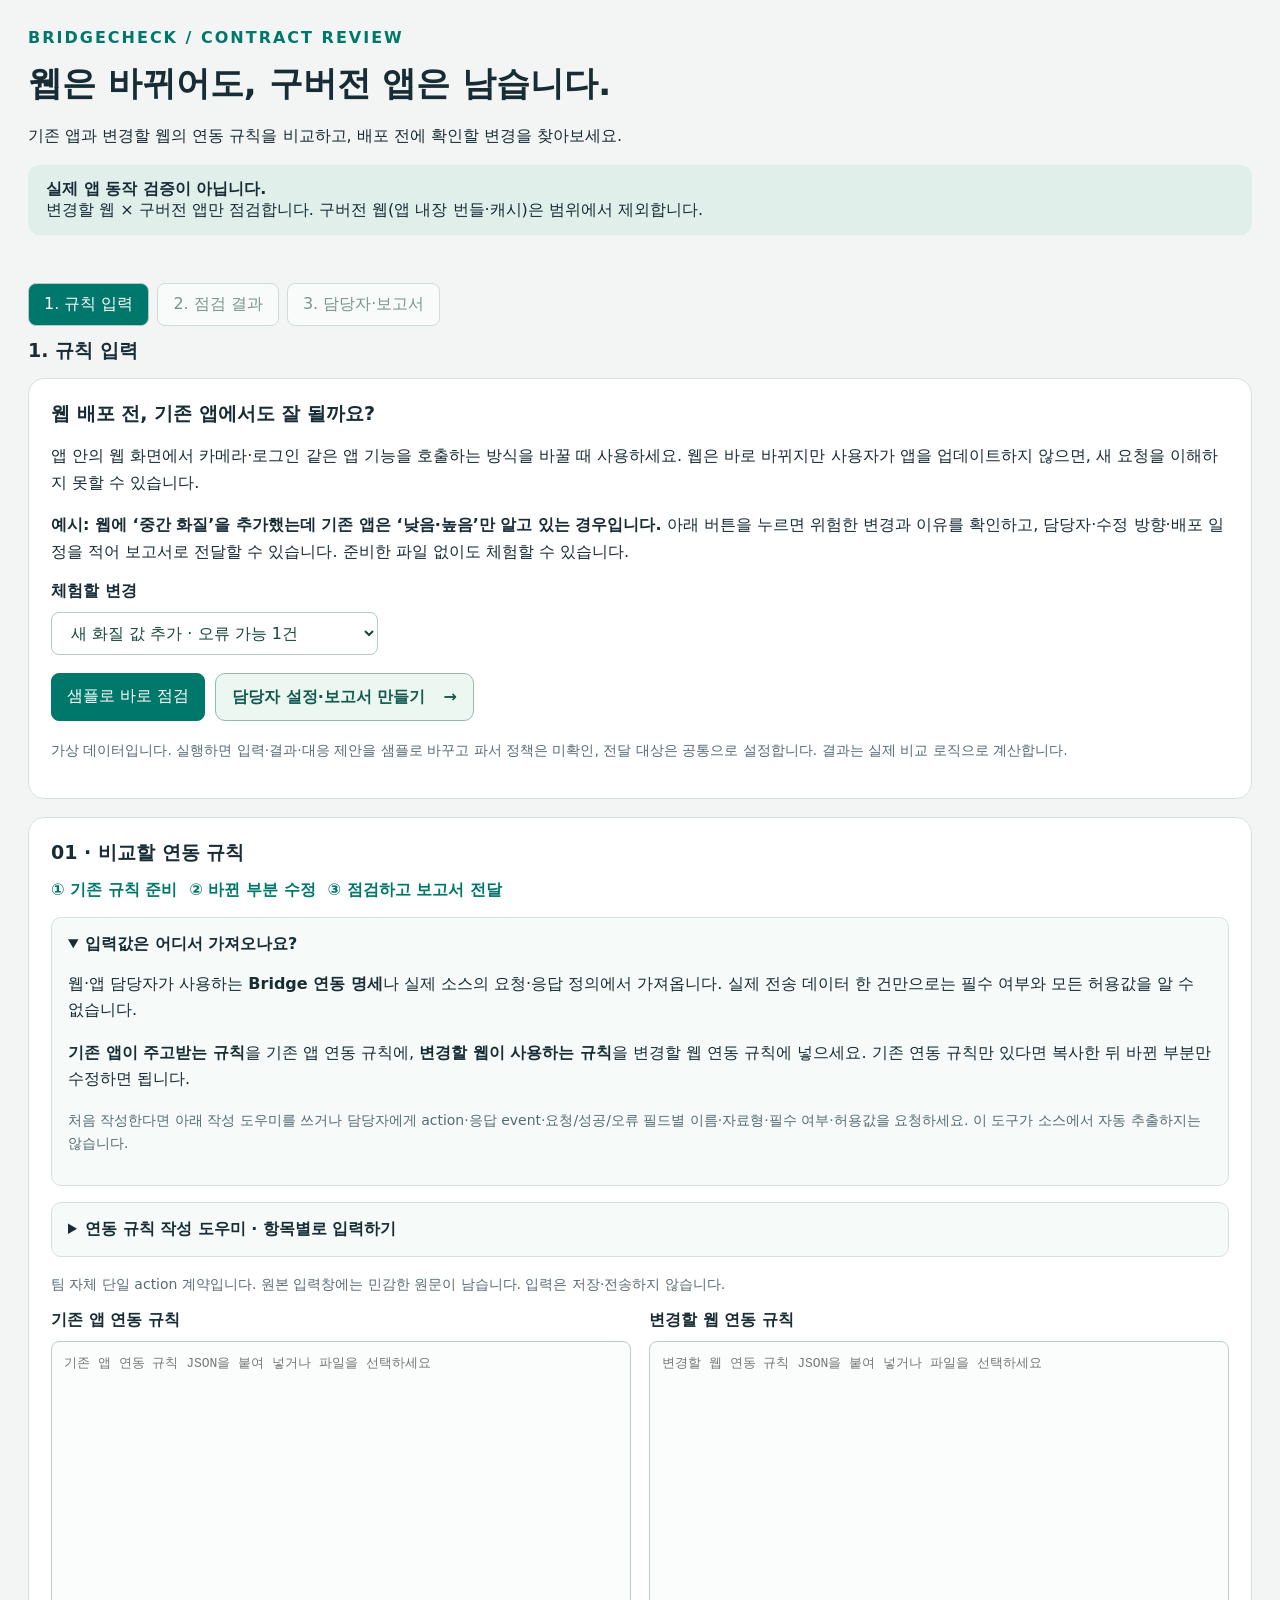
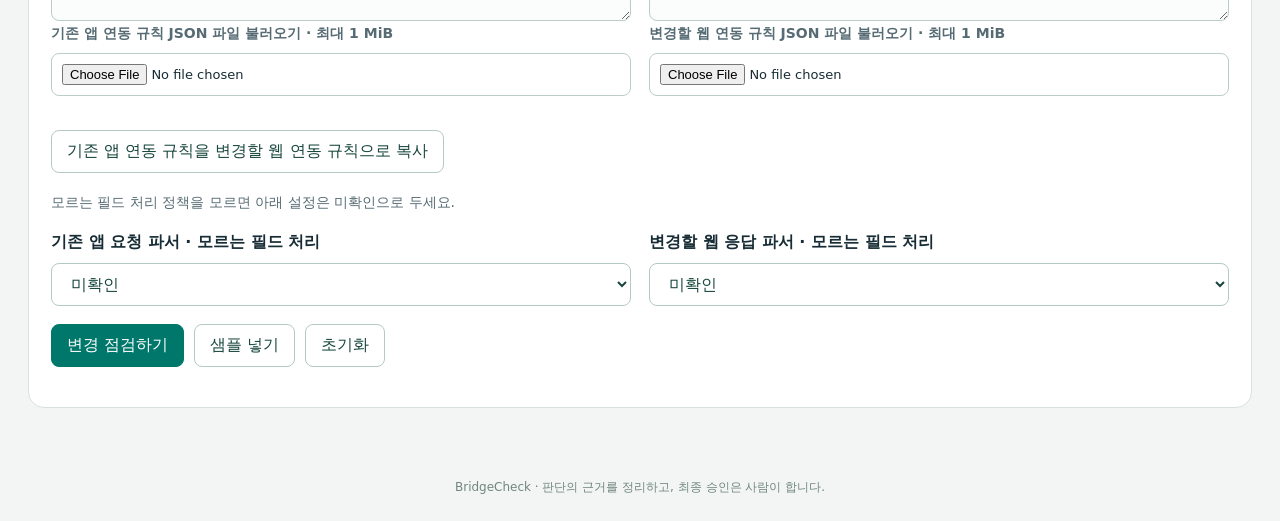
==== commit 6ea3b47e: "fix: standardize Bridge terminology" ====
--- a/contracts.html
+++ b/contracts.html
@@ -11,7 +11,7 @@
 [hidden]{display:none!important}.screen-nav{display:flex;flex-wrap:wrap;gap:8px;position:sticky;top:0;background:#f2f5f4;padding:12px 0;z-index:2}.screen-nav button[aria-current="step"]{background:#00776b;color:white}.screen-nav button:disabled{opacity:.55;cursor:default}.screen-title,#riskPicker{scroll-margin-top:130px}.screen-title:focus{outline:none}</style>
 <header><div class="brand">BRIDGECHECK / CONTRACT REVIEW</div><h1>웹은 바뀌어도, 구버전 앱은 남습니다.</h1><p>기존 앱과 변경할 웹의 연동 규칙을 비교하고, 배포 전에 확인할 변경을 찾아보세요.</p><div class="notice"><strong>실제 앱 동작 검증이 아닙니다.</strong><br>변경할 웹 × 구버전 앱만 점검합니다. 구버전 웹(앱 내장 번들·캐시)은 범위에서 제외합니다.</div></header>
 <main><nav class="screen-nav" aria-label="작업 단계"><button id="navInput" aria-controls="screenInput" aria-current="step">1. 규칙 입력</button><button id="navResult" aria-controls="screenResult" disabled>2. 점검 결과</button><button id="navReport" aria-controls="screenReport" disabled>3. 담당자·보고서</button></nav><div id="screenInput"><h2 id="titleInput" class="screen-title" tabindex="-1">1. 규칙 입력</h2><section class="panel"><h2>웹 배포 전, 기존 앱에서도 잘 될까요?</h2><p>앱 안의 웹 화면에서 카메라·로그인 같은 앱 기능을 호출하는 방식을 바꿀 때 사용하세요. 웹은 바로 바뀌지만 사용자가 앱을 업데이트하지 않으면, 새 요청을 이해하지 못할 수 있습니다.</p><p><strong>예시: 웹에 ‘중간 화질’을 추가했는데 기존 앱은 ‘낮음·높음’만 알고 있는 경우입니다.</strong> 아래 버튼을 누르면 위험한 변경과 이유를 확인하고, 담당자·수정 방향·배포 일정을 적어 보고서로 전달할 수 있습니다. 준비한 파일 없이도 체험할 수 있습니다.</p><label for="demoCase">체험할 변경</label><select id="demoCase"><option value="enum">새 화질 값 추가 · 오류 가능 1건</option><option value="compatible">선택 응답 필드 추가 · 계약상 호환 1건</option><option value="full">전체 샘플 · 7개 변경 / 결과 8행</option></select><div class="actions"><button class="primary" id="demo">샘플로 바로 점검</button><a class="jump-link" id="demoReportLink" href="#reportTarget">담당자 설정·보고서 만들기 <span aria-hidden="true">→</span></a></div><p class="muted">가상 데이터입니다. 실행하면 입력·결과·대응 제안을 샘플로 바꾸고 파서 정책은 미확인, 전달 대상은 공통으로 설정합니다. 결과는 실제 비교 로직으로 계산합니다.</p></section><section class="panel"><h2>01 · 비교할 연동 규칙</h2><div class="steps"><span>① 기존 규칙 준비</span><span>② 바뀐 부분 수정</span><span>③ 점검하고 보고서 전달</span></div>
-<details class="helper" open><summary>입력값은 어디서 가져오나요?</summary><p>웹·앱 담당자가 사용하는 <strong>브리지 연동 명세</strong>나 실제 소스의 요청·응답 정의에서 가져옵니다. 실제 전송 데이터 한 건만으로는 필수 여부와 모든 허용값을 알 수 없습니다.</p><p><strong>기존 앱이 주고받는 규칙</strong>을 기존 앱 연동 규칙에, <strong>변경할 웹이 사용하는 규칙</strong>을 변경할 웹 연동 규칙에 넣으세요. 기존 연동 규칙만 있다면 복사한 뒤 바뀐 부분만 수정하면 됩니다.</p><p class="muted">처음 작성한다면 아래 작성 도우미를 쓰거나 담당자에게 action·응답 event·요청/성공/오류 필드별 이름·자료형·필수 여부·허용값을 요청하세요. 이 도구가 소스에서 자동 추출하지는 않습니다.</p></details>
+<details class="helper" open><summary>입력값은 어디서 가져오나요?</summary><p>웹·앱 담당자가 사용하는 <strong>Bridge 연동 명세</strong>나 실제 소스의 요청·응답 정의에서 가져옵니다. 실제 전송 데이터 한 건만으로는 필수 여부와 모든 허용값을 알 수 없습니다.</p><p><strong>기존 앱이 주고받는 규칙</strong>을 기존 앱 연동 규칙에, <strong>변경할 웹이 사용하는 규칙</strong>을 변경할 웹 연동 규칙에 넣으세요. 기존 연동 규칙만 있다면 복사한 뒤 바뀐 부분만 수정하면 됩니다.</p><p class="muted">처음 작성한다면 아래 작성 도우미를 쓰거나 담당자에게 action·응답 event·요청/성공/오류 필드별 이름·자료형·필수 여부·허용값을 요청하세요. 이 도구가 소스에서 자동 추출하지는 않습니다.</p></details>
 <details class="helper" id="builder"><summary>연동 규칙 작성 도우미 · 항목별로 입력하기</summary><p>필드 이름과 자료형을 선택하면 연동 규칙 JSON을 만듭니다. <strong>입력창에 반영</strong>을 눌러야 비교 대상이 바뀝니다. 도우미에도 원문이 표시되며 페이지를 닫으면 사라집니다.</p><label for="builderTarget">작성할 연동 규칙</label><select id="builderTarget"><option value="old">기존 앱 연동 규칙</option><option value="new">변경할 웹 연동 규칙</option></select><div class="actions"><button id="builderLoad">선택한 입력창에서 불러오기</button><button id="builderBlank">빈 초안으로 시작</button></div>
 <div class="grid"><label for="builderVersion">규칙 식별자 (앱 버전 아님)<input id="builderVersion" placeholder="예: 1.0" autocomplete="off"></label><label for="builderAction">요청 이름 (action)<input id="builderAction" placeholder="예: openCamera" autocomplete="off"></label></div><label for="builderEvent">응답 이름 (responseEvent)<input id="builderEvent" placeholder="예: cameraResult" autocomplete="off"></label><p class="muted">string=문자, number=숫자, boolean=참/거짓, object=객체, array=배열. 허용값(enum)은 선택 사항입니다. 정해진 값만 허용할 때 JSON 배열로 입력하세요: ["low","high"], [0,1], [true,false]. 빈칸은 허용값 제한 없음입니다. object/array 내부 구조는 점검하지 않습니다.</p><div id="builderFields"></div><p class="muted">각 영역에 필드가 없으면 빈 배열(제약 없음)로 반영합니다. 실제 명세와 일치하는지 확인하세요.</p><button id="builderApply" class="primary">선택한 입력창에 반영</button><p id="builderStatus" role="status">아직 비교 입력에 반영되지 않은 초안입니다.</p></details><p class="muted">팀 자체 단일 action 계약입니다. 원본 입력창에는 민감한 원문이 남습니다. 입력은 저장·전송하지 않습니다.</p><div class="grid"><div><label for="old">기존 앱 연동 규칙</label><textarea id="old" spellcheck="false" placeholder="기존 앱 연동 규칙 JSON을 붙여 넣거나 파일을 선택하세요"></textarea><label for="oldFile" class="muted">기존 앱 연동 규칙 JSON 파일 불러오기 · 최대 1 MiB</label><input type="file" id="oldFile" accept=".json,application/json"><p id="oldFileStatus" role="status"></p></div><div><label for="new">변경할 웹 연동 규칙</label><textarea id="new" spellcheck="false" placeholder="변경할 웹 연동 규칙 JSON을 붙여 넣거나 파일을 선택하세요"></textarea><label for="newFile" class="muted">변경할 웹 연동 규칙 JSON 파일 불러오기 · 최대 1 MiB</label><input type="file" id="newFile" accept=".json,application/json"><p id="newFileStatus" role="status"></p></div></div><div class="actions"><button id="copyOld">기존 앱 연동 규칙을 변경할 웹 연동 규칙으로 복사</button></div><p class="muted">모르는 필드 처리 정책을 모르면 아래 설정은 미확인으로 두세요.</p><div class="grid policies"><div><label for="requestPolicy">기존 앱 요청 파서 · 모르는 필드 처리</label><select id="requestPolicy"><option value="unknown">미확인</option><option value="ignore">무시</option><option value="reject">거부</option></select></div><div><label for="responsePolicy">변경할 웹 응답 파서 · 모르는 필드 처리</label><select id="responsePolicy"><option value="unknown">미확인</option><option value="ignore">무시</option><option value="reject">거부</option></select></div></div><div class="actions"><button class="primary" id="compare">변경 점검하기</button><button id="sample">샘플 넣기</button><button id="reset">초기화</button></div><p id="status" role="status" aria-live="polite"></p></section>
 </div><div id="screenResult" hidden><h2 id="titleResult" class="screen-title" tabindex="-1">2. 점검 결과</h2><section class="panel"><h2>변경과 방향별 영향</h2><p id="nextStep" role="status">두 연동 규칙을 준비하고 변경 점검하기를 눌러주세요.</p><a class="jump-link" id="resultReportLink" href="#reportTarget">결과를 담당자에게 전달하기 <span aria-hidden="true">↓</span></a><div id="summary" class="summary"></div><div id="results" class="table-wrap"><p class="empty">연동 규칙을 입력하거나 샘플을 넣고 점검해 보세요.</p></div></section>
@@ -262,7 +262,7 @@
   if(!risks.length)lines.push('대응 제안 대상 없음. 계약상 호환·정보는 앱 수정 필수가 아닙니다.');
   const platforms=targetKey()==='common'?['Android','iPhone (iOS)']:[target];
   lines.push('4. 상세 비교 근거와 테스트 예시',base,'','5. QA 체크리스트 (미실행)');
-  for(const platform of platforms)lines.push('[ ] '+platform+': 실제 사용 중인 브리지의 요청 해석·검증과 성공/오류 응답 직렬화·event 전달을 확인합니다.','[ ] '+platform+': 변경할 웹 × 미업데이트 기존 앱, 변경할 웹 × 업데이트 설치 앱을 각각 실행하고 앱 버전·입력·기대값·실제값을 기록합니다.');
+  for(const platform of platforms)lines.push('[ ] '+platform+': 실제 사용 중인 Bridge의 요청 해석·검증과 성공/오류 응답 직렬화·event 전달을 확인합니다.','[ ] '+platform+': 변경할 웹 × 미업데이트 기존 앱, 변경할 웹 × 업데이트 설치 앱을 각각 실행하고 앱 버전·입력·기대값·실제값을 기록합니다.');
   lines.push('[ ] 각 위험 항목의 테스트 부분 예시를 실제 메시지로 완성해 재현합니다.','[ ] 앱 변경만 선택해도 기존 앱 대응은 별도로 결정합니다. 최소 앱 버전은 도구가 추정하지 않습니다.','[ ] 구버전 웹(앱 내장 번들·캐시)은 이번 점검 범위 밖이므로 별도 확인합니다.','','사람의 판단: 수정 파일·API·코드는 실제 소스를 확인한 담당자가 결정합니다. 공유 전 마스킹과 내용, 배포 전 실제 앱 검증을 확인하세요.');
   $('report').value=lines.join('\n');$('copy').disabled=false;$('download').disabled=false;
   $('nextStep').textContent=risks.length&&risks.every(r=>r.status==='확인 필요')?'수신 파서가 모르는 필드를 어떻게 처리하는지 담당자에게 확인하고, 정책을 선택해 다시 점검하세요.':risks.length?'확인할 변경 '+risks.length+'건입니다. 아래 근거를 확인하고 전달 대상·대응 제안을 선택한 뒤 보고서를 내려받으세요.':'위험으로 분류된 변경이 없습니다. 실제 앱 동작 보증은 아니며 기기에서 재검수하세요.';
